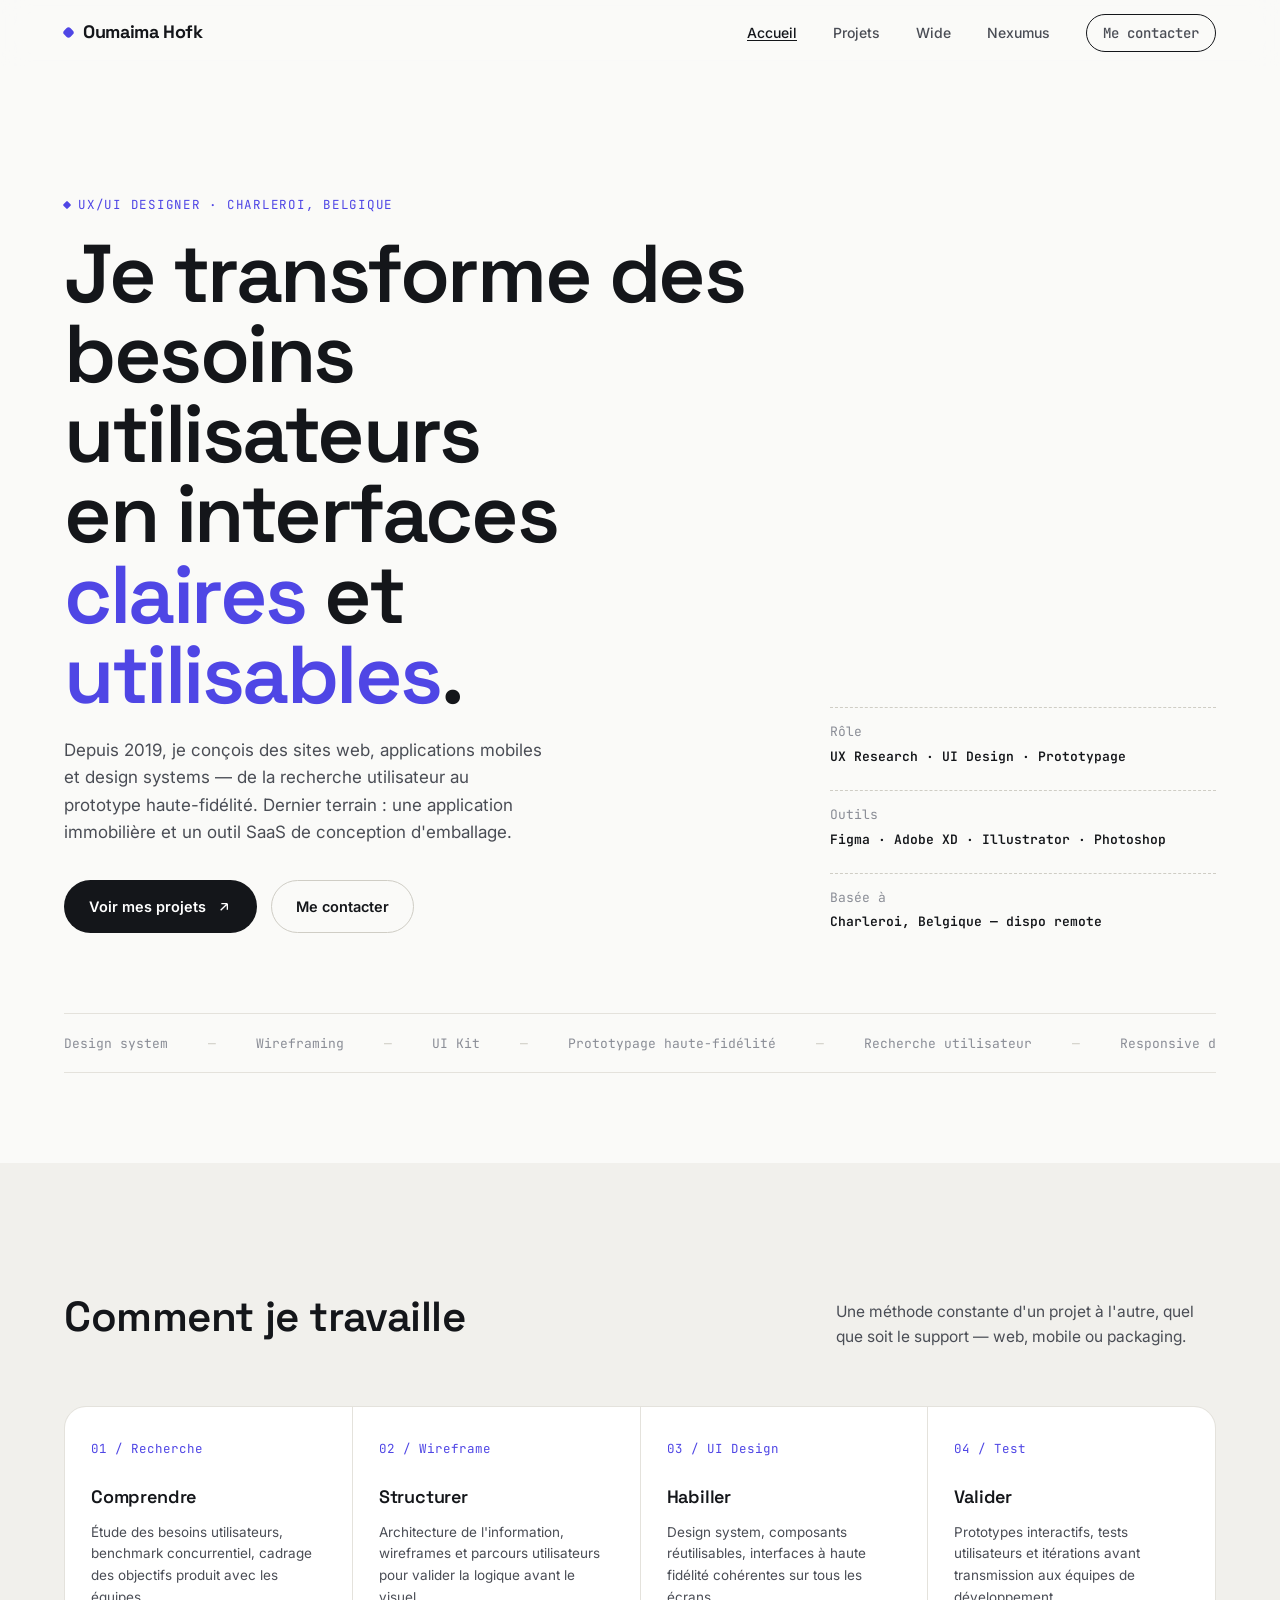
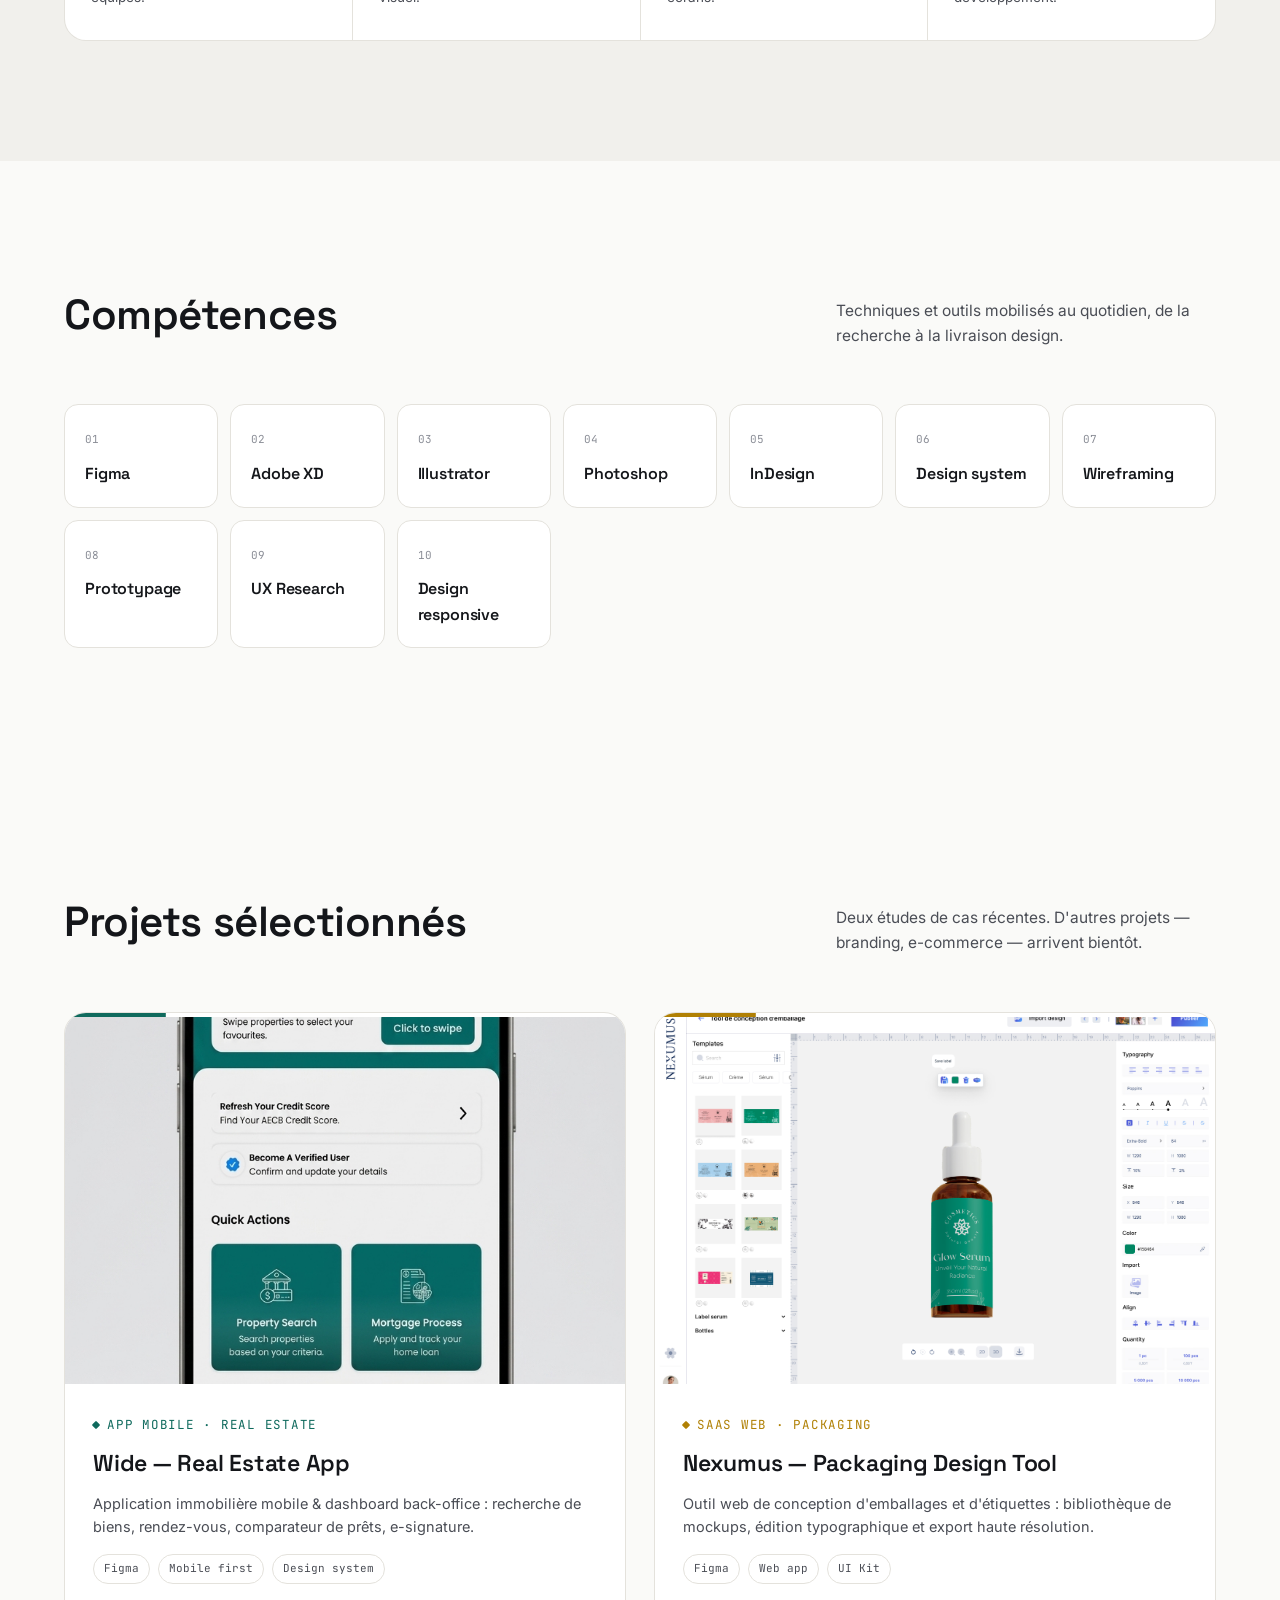
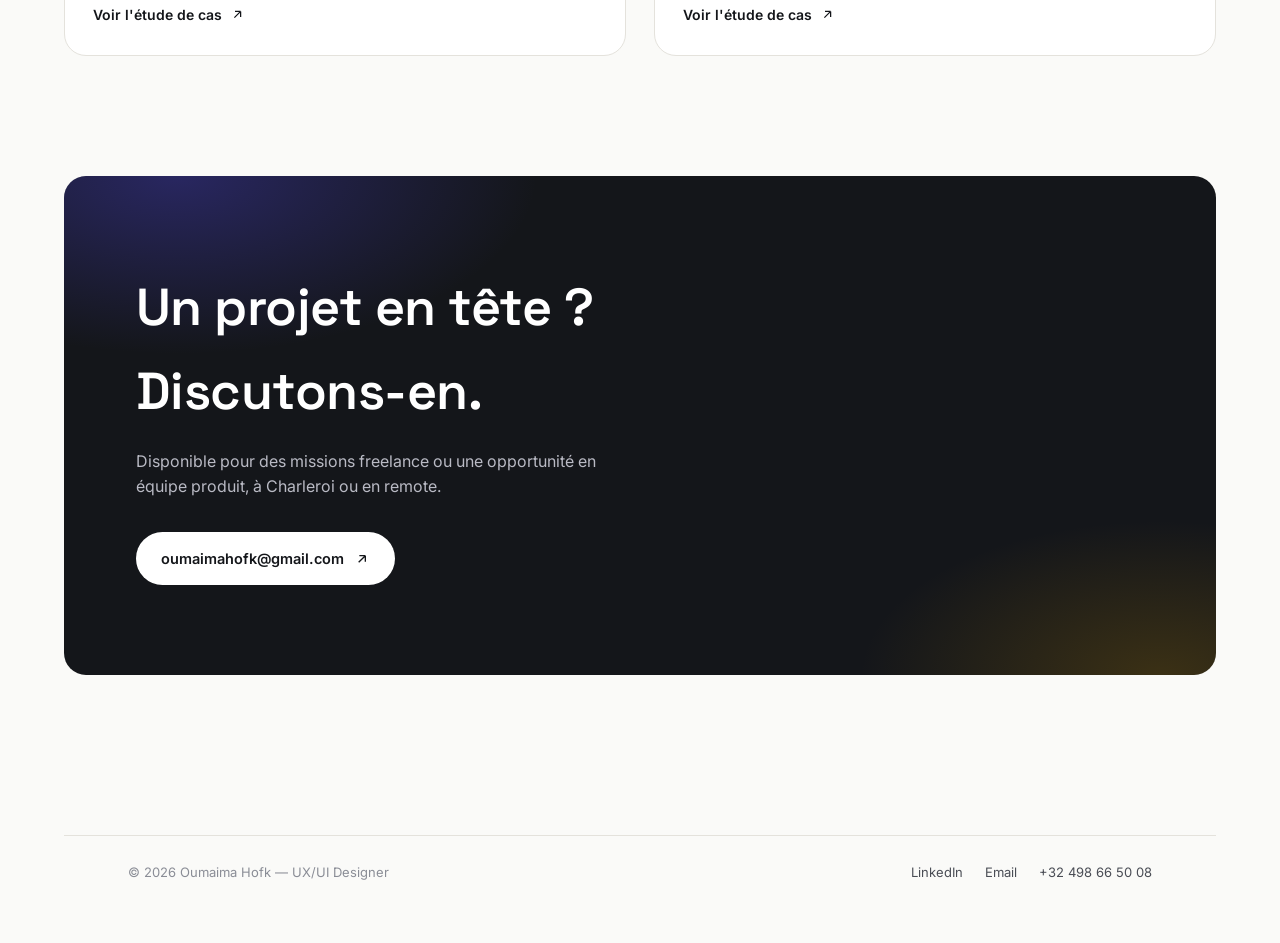
==== index.html @ dccc3135 "Add files via upload" ====
<!DOCTYPE html>
<html lang="fr">
<head>
<meta charset="UTF-8">
<meta name="viewport" content="width=device-width, initial-scale=1.0">
<title>Oumaima Hofk — UX/UI Designer</title>
<meta name="description" content="Oumaima Hofk, UX/UI Designer basée à Charleroi. Interfaces web & mobile, design systems, prototypage.">
<link rel="preconnect" href="https://fonts.googleapis.com">
<link rel="stylesheet" href="css/style.css">
</head>
<body>

<nav class="site-nav">
  <a href="index.html" class="brand"><span class="dot"></span>Oumaima Hofk</a>
  <ul class="nav-links">
    <li><a href="index.html" class="is-active">Accueil</a></li>
    <li><a href="projets.html">Projets</a></li>
    <li><a href="etude-cas-wide.html">Wide</a></li>
    <li><a href="etude-cas-nexumus.html">Nexumus</a></li>
    <li><a href="mailto:oumaimahofk@gmail.com" class="nav-cta">Me contacter</a></li>
  </ul>
  <button class="nav-toggle" aria-label="Ouvrir le menu"><span></span><span></span><span></span></button>
</nav>

<!-- ============ HERO ============ -->
<header class="hero">
  <div class="hero-grid">
    <div class="reveal-stagger">
      <span class="eyebrow">UX/UI Designer · Charleroi, Belgique</span>
      <h1 style="margin-top:18px;">Je transforme des besoins utilisateurs<br>en interfaces <em>claires</em> et <em>utilisables</em>.</h1>
      <p class="hero-sub">Depuis 2019, je conçois des sites web, applications mobiles et design systems — de la recherche utilisateur au prototype haute-fidélité. Dernier terrain : une application immobilière et un outil SaaS de conception d'emballage.</p>
      <div class="hero-actions">
        <a href="projets.html" class="btn btn-primary">
          Voir mes projets
          <svg viewBox="0 0 24 24" fill="none" stroke="currentColor" stroke-width="2"><path d="M7 17L17 7M17 7H8M17 7V16"/></svg>
        </a>
        <a href="mailto:oumaimahofk@gmail.com" class="btn btn-outline">Me contacter</a>
      </div>
    </div>
    <div class="hero-meta reveal" style="transition-delay:.2s;">
      <div class="role">
        <div>Rôle</div>
        <div style="color:var(--ink); font-weight:600; margin-top:4px;">UX Research · UI Design · Prototypage</div>
      </div>
      <div class="role">
        <div>Outils</div>
        <div style="color:var(--ink); font-weight:600; margin-top:4px;">Figma · Adobe XD · Illustrator · Photoshop</div>
      </div>
      <div class="role">
        <div>Basée à</div>
        <div style="color:var(--ink); font-weight:600; margin-top:4px;">Charleroi, Belgique — dispo remote</div>
      </div>
    </div>
  </div>

  <div class="marquee reveal">
    <div class="marquee-track">
      <span>Design system</span><span>Wireframing</span><span>UI Kit</span><span>Prototypage haute-fidélité</span>
      <span>Recherche utilisateur</span><span>Responsive design</span><span>Handoff développeurs</span>
      <span>Design system</span><span>Wireframing</span><span>UI Kit</span><span>Prototypage haute-fidélité</span>
      <span>Recherche utilisateur</span><span>Responsive design</span><span>Handoff développeurs</span>
    </div>
  </div>
</header>

<!-- ============ PROCESS ============ -->
<section class="process">
  <div class="wrap section">
    <div class="section-head reveal">
      <h2>Comment je travaille</h2>
      <p class="lede">Une méthode constante d'un projet à l'autre, quel que soit le support — web, mobile ou packaging.</p>
    </div>
    <div class="process-grid reveal">
      <div class="process-step">
        <span class="num">01 / Recherche</span>
        <div>
          <h3>Comprendre</h3>
          <p>Étude des besoins utilisateurs, benchmark concurrentiel, cadrage des objectifs produit avec les équipes.</p>
        </div>
      </div>
      <div class="process-step">
        <span class="num">02 / Wireframe</span>
        <div>
          <h3>Structurer</h3>
          <p>Architecture de l'information, wireframes et parcours utilisateurs pour valider la logique avant le visuel.</p>
        </div>
      </div>
      <div class="process-step">
        <span class="num">03 / UI Design</span>
        <div>
          <h3>Habiller</h3>
          <p>Design system, composants réutilisables, interfaces à haute fidélité cohérentes sur tous les écrans.</p>
        </div>
      </div>
      <div class="process-step">
        <span class="num">04 / Test</span>
        <div>
          <h3>Valider</h3>
          <p>Prototypes interactifs, tests utilisateurs et itérations avant transmission aux équipes de développement.</p>
        </div>
      </div>
    </div>
  </div>
</section>

<!-- ============ SKILLS ============ -->
<section class="wrap section">
  <div class="section-head reveal">
    <h2>Compétences</h2>
    <p class="lede">Techniques et outils mobilisés au quotidien, de la recherche à la livraison design.</p>
  </div>
  <div class="skills-grid reveal-stagger">
    <div class="skill-card"><span class="tag">01</span><h4>Figma</h4></div>
    <div class="skill-card"><span class="tag">02</span><h4>Adobe XD</h4></div>
    <div class="skill-card"><span class="tag">03</span><h4>Illustrator</h4></div>
    <div class="skill-card"><span class="tag">04</span><h4>Photoshop</h4></div>
    <div class="skill-card"><span class="tag">05</span><h4>InDesign</h4></div>
    <div class="skill-card"><span class="tag">06</span><h4>Design system</h4></div>
    <div class="skill-card"><span class="tag">07</span><h4>Wireframing</h4></div>
    <div class="skill-card"><span class="tag">08</span><h4>Prototypage</h4></div>
    <div class="skill-card"><span class="tag">09</span><h4>UX Research</h4></div>
    <div class="skill-card"><span class="tag">10</span><h4>Design responsive</h4></div>
  </div>
</section>

<!-- ============ SELECTED WORK ============ -->
<section class="wrap section">
  <div class="section-head reveal">
    <h2>Projets sélectionnés</h2>
    <p class="lede">Deux études de cas récentes. D'autres projets — branding, e-commerce — arrivent bientôt.</p>
  </div>

  <div class="work-grid reveal-stagger">
    <a href="etude-cas-wide.html" class="project-card tk-wide">
      <div class="bar"></div>
      <div class="project-thumb"><img src="images/wide-01-home.png" alt="Écran d'accueil de l'application immobilière Wide" loading="lazy"></div>
      <div class="project-body">
        <span class="eyebrow">App mobile · Real estate</span>
        <h3>Wide — Real Estate App</h3>
        <p>Application immobilière mobile & dashboard back-office : recherche de biens, rendez-vous, comparateur de prêts, e-signature.</p>
        <div class="project-tags"><span>Figma</span><span>Mobile first</span><span>Design system</span></div>
        <span class="project-link">Voir l'étude de cas <svg viewBox="0 0 24 24" fill="none" stroke="currentColor" stroke-width="2"><path d="M7 17L17 7M17 7H8M17 7V16"/></svg></span>
      </div>
    </a>

    <a href="etude-cas-nexumus.html" class="project-card tk-nexumus">
      <div class="bar"></div>
      <div class="project-thumb"><img src="images/nexumus-06-serum-3d.jpg" alt="Aperçu 3D d'un flacon dans l'outil Nexumus" loading="lazy"></div>
      <div class="project-body">
        <span class="eyebrow">SaaS web · Packaging</span>
        <h3>Nexumus — Packaging Design Tool</h3>
        <p>Outil web de conception d'emballages et d'étiquettes : bibliothèque de mockups, édition typographique et export haute résolution.</p>
        <div class="project-tags"><span>Figma</span><span>Web app</span><span>UI Kit</span></div>
        <span class="project-link">Voir l'étude de cas <svg viewBox="0 0 24 24" fill="none" stroke="currentColor" stroke-width="2"><path d="M7 17L17 7M17 7H8M17 7V16"/></svg></span>
      </div>
    </a>
  </div>
</section>

<!-- ============ CONTACT ============ -->
<section class="wrap section" style="padding-top:0;">
  <div class="contact-cta reveal">
    <h2>Un projet en tête ?<br>Discutons-en.</h2>
    <p class="lede">Disponible pour des missions freelance ou une opportunité en équipe produit, à Charleroi ou en remote.</p>
    <a href="mailto:oumaimahofk@gmail.com" class="btn btn-primary">
      oumaimahofk@gmail.com
      <svg viewBox="0 0 24 24" fill="none" stroke="currentColor" stroke-width="2"><path d="M7 17L17 7M17 7H8M17 7V16"/></svg>
    </a>
  </div>
</section>

<footer class="site-footer">
  <div class="wrap footer-grid">
    <p>© 2026 Oumaima Hofk — UX/UI Designer</p>
    <div class="footer-links">
      <a href="https://linkedin.com/in/oumaimahofk" target="_blank" rel="noopener">LinkedIn</a>
      <a href="mailto:oumaimahofk@gmail.com">Email</a>
      <a href="tel:+32498665008">+32 498 66 50 08</a>
    </div>
  </div>
</footer>

<script src="js/main.js"></script>
</body>
</html>
---- css/style.css ----
/* ==========================================================================
   OUMAIMA HOFK — UX/UI DESIGNER PORTFOLIO
   Design system: neutral canvas + per-project accent tokens
   ========================================================================== */

@import url('https://fonts.googleapis.com/css2?family=Space+Grotesk:wght@400;500;600;700&family=Inter:wght@400;500;600;700&family=JetBrains+Mono:wght@400;500;600&display=swap');

:root{
  /* ---- Canvas (global neutrals) ---- */
  --bg:            #FAFAF8;
  --surface:       #FFFFFF;
  --surface-2:     #F1F0EC;
  --ink:           #14161A;
  --ink-soft:      #4A4D55;
  --muted:         #8A8D96;
  --line:          #E4E2DC;
  --line-strong:   #CFCDC5;

  /* ---- Global brand accent (site chrome) ---- */
  --accent:        #4F46E5;
  --accent-ink:    #FFFFFF;
  --accent-soft:   #EEEDFC;

  /* ---- Per-project tokens (overridden per page/section) ---- */
  --proj-accent:   var(--accent);
  --proj-soft:     var(--accent-soft);

  /* ---- Type ---- */
  --font-display: 'Space Grotesk', sans-serif;
  --font-body:    'Inter', sans-serif;
  --font-mono:    'JetBrains Mono', monospace;

  /* ---- Rhythm ---- */
  --radius-sm: 8px;
  --radius-md: 14px;
  --radius-lg: 22px;
  --gutter: clamp(20px, 5vw, 64px);
  --maxw: 1280px;

  --ease: cubic-bezier(.22,1,.36,1);
}

/* Project accent tokens, applied via class on <body> or a section wrapper */
.tk-nexumus{ --proj-accent:#B08005; --proj-soft:#F6ECD3; }
.tk-wide{    --proj-accent:#0F6A5D; --proj-soft:#DEEFEC; }

/* ==========================================================================
   RESET
   ========================================================================== */
*,*::before,*::after{ box-sizing:border-box; }
html{ scroll-behavior:smooth; }
body{
  margin:0;
  background:var(--bg);
  color:var(--ink);
  font-family:var(--font-body);
  font-size:16px;
  line-height:1.6;
  -webkit-font-smoothing:antialiased;
  overflow-x:hidden;
}
img{ max-width:100%; display:block; }
a{ color:inherit; text-decoration:none; }
ul{ list-style:none; margin:0; padding:0; }
button{ font:inherit; cursor:pointer; }
h1,h2,h3,h4{ font-family:var(--font-display); margin:0; font-weight:600; letter-spacing:-0.01em; }
p{ margin:0; }

@media (prefers-reduced-motion: reduce){
  *,*::before,*::after{
    animation-duration:0.001ms !important;
    animation-iteration-count:1 !important;
    transition-duration:0.001ms !important;
    scroll-behavior:auto !important;
  }
}

::selection{ background:var(--accent); color:#fff; }

/* focus visibility */
a:focus-visible, button:focus-visible, .btn:focus-visible{
  outline:2px solid var(--accent);
  outline-offset:3px;
  border-radius:4px;
}

/* ==========================================================================
   UTILITIES
   ========================================================================== */
.wrap{ max-width:var(--maxw); margin-inline:auto; padding-inline:var(--gutter); }
.eyebrow{
  font-family:var(--font-mono);
  font-size:12.5px;
  letter-spacing:0.06em;
  text-transform:uppercase;
  color:var(--proj-accent);
  display:inline-flex;
  align-items:center;
  gap:8px;
}
.eyebrow::before{
  content:"";
  width:6px; height:6px;
  background:var(--proj-accent);
  border-radius:1px;
  transform:rotate(45deg);
  flex:none;
}
.section{ padding-block:clamp(64px,10vw,120px); }
.section-head{
  display:flex; align-items:flex-end; justify-content:space-between;
  gap:24px; margin-bottom:clamp(32px,5vw,56px); flex-wrap:wrap;
}
.section-head h2{ font-size:clamp(28px,4vw,42px); }
.section-head .lede{ color:var(--ink-soft); max-width:38ch; font-size:15.5px; }

/* reveal-on-scroll */
.reveal{ opacity:0; transform:translateY(28px); transition:opacity .8s var(--ease), transform .8s var(--ease); }
.reveal.is-visible{ opacity:1; transform:translateY(0); }
.reveal-stagger > *{ opacity:0; transform:translateY(24px); transition:opacity .7s var(--ease), transform .7s var(--ease); }
.reveal-stagger.is-visible > *{ opacity:1; transform:translateY(0); }
.reveal-stagger.is-visible > *:nth-child(1){ transition-delay:.03s; }
.reveal-stagger.is-visible > *:nth-child(2){ transition-delay:.10s; }
.reveal-stagger.is-visible > *:nth-child(3){ transition-delay:.17s; }
.reveal-stagger.is-visible > *:nth-child(4){ transition-delay:.24s; }
.reveal-stagger.is-visible > *:nth-child(5){ transition-delay:.31s; }
.reveal-stagger.is-visible > *:nth-child(6){ transition-delay:.38s; }

/* buttons */
.btn{
  display:inline-flex; align-items:center; gap:10px;
  padding:14px 24px;
  border-radius:999px;
  font-family:var(--font-body); font-weight:600; font-size:14.5px;
  border:1px solid transparent;
  transition:transform .35s var(--ease), background .35s var(--ease), color .35s var(--ease), border-color .35s var(--ease), box-shadow .35s var(--ease);
  position:relative; overflow:hidden;
}
.btn-primary{ background:var(--ink); color:#fff; }
.btn-primary:hover{ transform:translateY(-2px); box-shadow:0 10px 24px -8px rgba(20,22,26,.4); }
.btn-outline{ background:transparent; color:var(--ink); border-color:var(--line-strong); }
.btn-outline:hover{ border-color:var(--ink); transform:translateY(-2px); }
.btn-accent{ background:var(--proj-accent); color:#fff; }
.btn-accent:hover{ transform:translateY(-2px); filter:brightness(1.06); box-shadow:0 10px 24px -8px color-mix(in srgb, var(--proj-accent) 60%, transparent); }
.btn svg{ width:16px; height:16px; transition:transform .35s var(--ease); }
.btn:hover svg{ transform:translate(3px,-3px); }

/* spec chip — signature UI motif, mimics a Figma inspect token */
.spec-strip{
  display:flex; flex-wrap:wrap; gap:10px;
}
.spec-chip{
  display:flex; align-items:center; gap:8px;
  font-family:var(--font-mono); font-size:12.5px;
  border:1px dashed var(--line-strong);
  border-radius:999px;
  padding:8px 14px;
  color:var(--ink-soft);
  background:var(--surface);
}
.spec-chip b{ color:var(--ink); font-weight:600; }
.spec-chip .swatch{
  width:10px; height:10px; border-radius:3px;
  background:var(--proj-accent);
  flex:none;
}

/* ==========================================================================
   NAV
   ========================================================================== */
.site-nav{
  position:fixed; top:0; left:0; right:0; z-index:100;
  padding:18px var(--gutter);
  display:flex; align-items:center; justify-content:space-between;
  background:rgba(250,250,248,0.7);
  backdrop-filter:blur(14px);
  -webkit-backdrop-filter:blur(14px);
  border-bottom:1px solid transparent;
  transition:border-color .4s var(--ease), background .4s var(--ease), padding .4s var(--ease);
}
.site-nav.is-scrolled{
  border-bottom-color:var(--line);
  padding-block:12px;
}
.brand{
  font-family:var(--font-display); font-weight:700; font-size:18px;
  display:flex; align-items:center; gap:10px; letter-spacing:-0.02em;
}
.brand .dot{
  width:9px; height:9px; border-radius:3px; background:var(--accent);
  transform:rotate(45deg);
  animation:pulseDot 3.2s ease-in-out infinite;
}
@keyframes pulseDot{ 0%,100%{ transform:rotate(45deg) scale(1);} 50%{ transform:rotate(45deg) scale(1.35);} }

.nav-links{ display:flex; gap:clamp(18px,3vw,36px); align-items:center; }
.nav-links a{
  font-size:14px; font-weight:500; color:var(--ink-soft);
  position:relative;
}
.nav-links a::after{
  content:"";
  position:absolute; left:0; bottom:0; height:1px; width:100%;
  background:var(--ink);
  transform:scaleX(0); transform-origin:right;
  transition:transform .4s var(--ease);
}
.nav-links a:not(.nav-cta):hover{ color:var(--ink);}
.nav-links a:not(.nav-cta):hover::after{ transform:scaleX(1); transform-origin:left; }
.nav-links a.is-active{ color:var(--ink); }
.nav-links a.is-active::after{ transform:scaleX(1); }
.nav-cta{
  font-family:var(--font-mono); font-size:12.5px;
  border:1px solid var(--ink); border-radius:999px;
  padding:9px 16px;
  text-decoration: none;
  transition:background .35s var(--ease), color .35s var(--ease);
}
.nav-cta:hover{ 
  background:black;
  color:white; 
}

.nav-toggle{ display:none; }

/* ==========================================================================
   HERO (home)
   ========================================================================== */
.hero{
  padding:clamp(140px,20vw,190px) var(--gutter) clamp(60px,8vw,90px);
  position:relative;
}
.hero-grid{
  display:grid; grid-template-columns:1.3fr .7fr; gap:48px; align-items:end;
  max-width:var(--maxw); margin-inline:auto;
}
.hero h1{
  font-size:clamp(40px,6.4vw,84px);
  line-height:0.98;
  letter-spacing:-0.03em;
}
.hero h1 em{
  font-style:normal; color:var(--accent); position:relative;
}
.hero-sub{
  color:var(--ink-soft); font-size:17px; max-width:44ch; margin-top:22px;
}
.hero-meta{ display:flex; flex-direction:column; gap:22px; }
.hero-meta .role{
  font-family:var(--font-mono); font-size:13px; color:var(--muted);
  border-top:1px dashed var(--line-strong); padding-top:14px;
}
.hero-actions{ display:flex; gap:14px; margin-top:34px; flex-wrap:wrap; }

.marquee{
  border-top:1px solid var(--line); border-bottom:1px solid var(--line);
  padding-block:16px; margin-top:clamp(50px,8vw,80px);
  overflow:hidden; white-space:nowrap;
}
.marquee-track{
  display:inline-flex; gap:40px; animation:scrollX 28s linear infinite;
}
.marquee:hover .marquee-track{ animation-play-state:paused; }
.marquee span{
  font-family:var(--font-mono); font-size:13px; color:var(--muted);
  display:inline-flex; align-items:center; gap:40px;
}
.marquee span::after{ content:"—"; color:var(--line-strong); }
@keyframes scrollX{ from{ transform:translateX(0);} to{ transform:translateX(-50%);} }

/* ==========================================================================
   PROCESS STRIP
   ========================================================================== */
.process{ background:var(--surface-2); }
.process-grid{
  display:grid; grid-template-columns:repeat(4,1fr); gap:1px;
  background:var(--line); border:1px solid var(--line); border-radius:var(--radius-lg);
  overflow:hidden;
}
.process-step{
  background:var(--surface); padding:32px 26px; min-height:200px;
  display:flex; flex-direction:column; justify-content:space-between;
  transition:background .4s var(--ease);
}
.process-step:hover{ background:var(--accent-soft); }
.process-step .num{ font-family:var(--font-mono); font-size:12.5px; color:var(--accent); }
.process-step h3{ font-size:18px; margin-top:24px; }
.process-step p{ font-size:13.5px; color:var(--ink-soft); margin-top:10px; }

/* ==========================================================================
   SKILLS TOKEN GRID
   ========================================================================== */
.skills-grid{
  display:grid; grid-template-columns:repeat(auto-fit,minmax(150px,1fr)); gap:12px;
}
.skill-card{
  border:1px solid var(--line); border-radius:var(--radius-md);
  padding:20px; background:var(--surface);
  transition:transform .35s var(--ease), border-color .35s var(--ease), box-shadow .35s var(--ease);
}
.skill-card:hover{ transform:translateY(-4px); border-color:var(--accent); box-shadow:0 14px 30px -18px rgba(79,70,229,.5); }
.skill-card .tag{ font-family:var(--font-mono); font-size:11px; color:var(--muted); }
.skill-card h4{ font-size:16px; margin-top:10px; }

/* ==========================================================================
   PROJECT CARDS
   ========================================================================== */
.work-grid{
  display:grid; grid-template-columns:repeat(2,1fr); gap:28px;
}
.project-card{
  position:relative;
  border:1px solid var(--line);
  border-radius:var(--radius-lg);
  background:var(--surface);
  overflow:hidden;
  transition:transform .5s var(--ease), box-shadow .5s var(--ease), border-color .5s var(--ease);
}
.project-card:hover{
  transform:translateY(-8px);
  box-shadow:0 30px 60px -30px rgba(20,22,26,.28);
  border-color:var(--proj-accent);
}
.project-card .bar{
  height:4px; background:var(--proj-accent);
  transform:scaleX(.18); transform-origin:left;
  transition:transform .6s var(--ease);
}
.project-card:hover .bar{ transform:scaleX(1); }
.project-thumb{
  aspect-ratio:16/10.5; overflow:hidden; background:var(--surface-2);
  position:relative;
}
.project-thumb img{
  width:100%; height:100%; object-fit:cover;
  transition:transform .8s var(--ease);
}
.project-card:hover .project-thumb img{ transform:scale(1.045); }
.project-body{ padding:26px 28px 28px; }
.project-body .eyebrow{ margin-bottom:10px; }
.project-body h3{ font-size:23px; }
.project-body p{ color:var(--ink-soft); font-size:14.5px; margin-top:10px; }
.project-tags{ display:flex; gap:8px; margin-top:16px; flex-wrap:wrap; }
.project-tags span{
  font-family:var(--font-mono); font-size:11px; color:var(--ink-soft);
  border:1px solid var(--line); border-radius:999px; padding:5px 10px;
}
.project-link{
  margin-top:20px; display:inline-flex; align-items:center; gap:8px;
  font-weight:600; font-size:14px; color:var(--ink);
}
.project-link svg{ width:15px; height:15px; transition:transform .4s var(--ease); }
.project-card:hover .project-link svg{ transform:translate(4px,-4px); }

/* placeholder / future project card */
.project-card.is-placeholder{
  display:flex; align-items:center; justify-content:center; text-align:center;
  border-style:dashed; min-height:100%; padding:40px;
}
.project-card.is-placeholder .ph-inner{ max-width:280px; }
.project-card.is-placeholder .swatch-row{ display:flex; gap:6px; justify-content:center; margin-bottom:18px; }
.project-card.is-placeholder .swatch-row i{
  width:14px; height:14px; border-radius:4px; display:block;
  border:1px dashed var(--line-strong);
}
.project-card.is-placeholder h4{ font-family:var(--font-mono); font-size:13px; color:var(--muted); font-weight:500; }
.project-card.is-placeholder p{ font-size:13px; color:var(--muted); margin-top:8px; }

/* ==========================================================================
   FOOTER / CONTACT
   ========================================================================== */
.contact-cta{
  background:var(--ink); color:#fff; border-radius:var(--radius-lg);
  padding:clamp(48px,8vw,90px) clamp(28px,6vw,72px);
  position:relative; overflow:hidden;
}
.contact-cta::before{
  content:""; position:absolute; inset:-2px;
  background:
    radial-gradient(600px 300px at 10% 0%, rgba(79,70,229,.35), transparent 60%),
    radial-gradient(500px 260px at 95% 100%, rgba(176,128,5,.25), transparent 60%);
  pointer-events:none;
}
.contact-cta h2{ font-size:clamp(30px,5vw,52px); position:relative; max-width:16ch; }
.contact-cta .lede{ color:#B9BAC4; margin-top:16px; max-width:46ch; position:relative; font-size:16px; }
.contact-cta .btn-primary{ background:#fff; color:var(--ink); margin-top:32px; position:relative; }
.contact-cta .btn-primary:hover{ box-shadow:0 10px 26px -10px rgba(255,255,255,.35); }

.site-footer{ padding:40px var(--gutter) 60px; }
.footer-grid{
  display:flex; justify-content:space-between; align-items:center;
  padding-top:26px; border-top:1px solid var(--line);
  flex-wrap:wrap; gap:16px;
}
.footer-grid p{ font-size:13px; color:var(--muted); }
.footer-links{ display:flex; gap:22px; }
.footer-links a{ font-size:13px; color:var(--ink-soft); }
.footer-links a:hover{ color:var(--ink); }

/* ==========================================================================
   PROJETS PAGE — filters
   ========================================================================== */
.page-header{
  padding:clamp(130px,16vw,170px) var(--gutter) clamp(30px,5vw,50px);
}
.page-header h1{ font-size:clamp(34px,6vw,64px); letter-spacing:-0.02em; max-width:16ch; }
.page-header .lede{ color:var(--ink-soft); font-size:16px; max-width:52ch; margin-top:16px; }

.filters{
  display:flex; gap:10px; flex-wrap:wrap; margin-top:34px;
}
.filter-btn{
  font-family:var(--font-mono); font-size:12.5px;
  padding:9px 16px; border-radius:999px; border:1px solid var(--line-strong);
  background:transparent; color:var(--ink-soft);
  transition:background .35s var(--ease), color .35s var(--ease), border-color .35s var(--ease);
}
.filter-btn:hover{ border-color:var(--ink); color:var(--ink); }
.filter-btn.is-active{ background:var(--ink); color:#fff; border-color:var(--ink); }

.grid-page{
  display:grid; grid-template-columns:repeat(2,1fr); gap:28px;
  padding:20px var(--gutter) 100px; max-width:var(--maxw); margin-inline:auto;
}
.grid-page .project-card{ transition:transform .5s var(--ease), box-shadow .5s var(--ease), border-color .5s var(--ease), opacity .4s ease; }
.grid-page .project-card.is-hidden{ display:none; }

/* ==========================================================================
   CASE STUDY PAGES
   ========================================================================== */
.cs-hero{
  padding:clamp(140px,18vw,180px) var(--gutter) clamp(50px,8vw,80px);
  background:
    radial-gradient(900px 420px at 85% -10%, var(--proj-soft), transparent 65%);
}
.cs-hero .wrap{ max-width:var(--maxw); }
.cs-kicker{ display:flex; align-items:center; gap:12px; margin-bottom:22px; }
.cs-title{ font-size:clamp(38px,7vw,76px); letter-spacing:-0.03em; max-width:18ch; }
.cs-lede{ font-size:17px; color:var(--ink-soft); max-width:60ch; margin-top:20px; }

.cs-meta{
  margin-top:44px; display:grid; grid-template-columns:repeat(4,1fr); gap:1px;
  background:var(--line); border:1px solid var(--line); border-radius:var(--radius-md); overflow:hidden;
}
.cs-meta div{ background:var(--surface); padding:18px 20px; }
.cs-meta .k{ font-family:var(--font-mono); font-size:11px; color:var(--muted); text-transform:uppercase; letter-spacing:.05em; }
.cs-meta .v{ margin-top:8px; font-weight:600; font-size:14.5px; }

.cs-cover{
  margin-top:56px; border-radius:var(--radius-lg); overflow:hidden;
  border:1px solid var(--line);
}
.cs-cover img{ width:100%; display:block; }

.cs-section{ padding-block:clamp(56px,8vw,96px); }
.cs-2col{ display:grid; grid-template-columns:0.85fr 1.15fr; gap:56px; align-items:start; }
.cs-2col h2{ font-size:clamp(26px,3.6vw,36px); }
.cs-2col .num{ font-family:var(--font-mono); color:var(--proj-accent); font-size:13px; margin-bottom:14px; display:block; }
.cs-2col p{ color:var(--ink-soft); font-size:15.5px; }
.cs-2col ul{ margin-top:18px; display:flex; flex-direction:column; gap:12px; }
.cs-2col li{
  font-size:14.5px; color:var(--ink-soft); padding-left:22px; position:relative;
}
.cs-2col li::before{
  content:""; position:absolute; left:0; top:7px; width:9px; height:9px;
  border:1.5px solid var(--proj-accent); border-radius:2px; transform:rotate(45deg);
}

.cs-gallery{
  display:grid; grid-template-columns:repeat(3,1fr); gap:20px;
}
.cs-gallery figure{
  margin:0; border-radius:var(--radius-md); overflow:hidden; border:1px solid var(--line);
  background:var(--surface-2);
}
.cs-gallery figure img{ transition:transform .7s var(--ease); }
.cs-gallery figure:hover img{ transform:scale(1.05); }
.cs-gallery figcaption{
  font-family:var(--font-mono); font-size:11.5px; color:var(--muted);
  padding:10px 14px; border-top:1px solid var(--line);
}
.cs-gallery .span-2{ grid-column:span 2; }
.cs-gallery .span-3{ grid-column:span 3; }

.cs-wide-shot{
  border-radius:var(--radius-lg); overflow:hidden; border:1px solid var(--line);
  background:var(--surface-2);
}

.cs-outcome{
  display:grid; grid-template-columns:repeat(3,1fr); gap:24px;
}
.outcome-card{
  border:1px solid var(--line); border-radius:var(--radius-md); padding:26px;
  background:var(--surface);
}
.outcome-card .big{ font-family:var(--font-display); font-size:38px; color:var(--proj-accent); }
.outcome-card p{ margin-top:10px; font-size:14px; color:var(--ink-soft); }

.cs-next{
  border-top:1px solid var(--line); padding-block:50px;
  display:flex; justify-content:space-between; align-items:center; flex-wrap:wrap; gap:20px;
}
.cs-next .label{ font-family:var(--font-mono); font-size:12px; color:var(--muted); }
.cs-next h3{ font-size:26px; margin-top:8px; }
.cs-next a{ display:flex; align-items:center; gap:16px; }
.cs-next .arrow{
  width:46px; height:46px; border-radius:50%; border:1px solid var(--line-strong);
  display:flex; align-items:center; justify-content:center; transition:all .4s var(--ease);
}
.cs-next a:hover .arrow{ background:var(--ink); border-color:var(--ink); }
.cs-next a:hover .arrow svg{ stroke:#fff; transform:translate(3px,-3px); }
.cs-next .arrow svg{ width:18px; height:18px; transition:transform .4s var(--ease); }

/* mobile app collage for wide case study */
.phone-collage{
  display:grid; grid-template-columns:repeat(4,1fr); gap:20px;
}
.phone-collage img{
  border-radius:16px; border:1px solid var(--line); background:var(--surface-2);
  transition:transform .5s var(--ease);
}
.phone-collage img:hover{ transform:translateY(-6px); }

/* ==========================================================================
   RESPONSIVE
   ========================================================================== */
@media (max-width:980px){
  .hero-grid{ grid-template-columns:1fr; gap:24px; }
  .process-grid{ grid-template-columns:repeat(2,1fr); }
  .work-grid, .grid-page{ grid-template-columns:1fr; }
  .cs-2col{ grid-template-columns:1fr; gap:28px; }
  .cs-gallery{ grid-template-columns:repeat(2,1fr); }
  .cs-gallery .span-3{ grid-column:span 2; }
  .cs-meta{ grid-template-columns:repeat(2,1fr); }
  .cs-outcome{ grid-template-columns:1fr; }
  .phone-collage{ grid-template-columns:repeat(2,1fr); }
}
@media (max-width:720px){
  .nav-links{
    position:fixed; inset:0 0 0 auto; width:min(78vw,320px); height:100vh;
    background:var(--surface); flex-direction:column; align-items:flex-start;
    padding:100px 28px 28px; gap:26px;
    transform:translateX(100%); transition:transform .5s var(--ease);
    box-shadow:-20px 0 60px -30px rgba(0,0,0,.3);
  }
  .nav-links.is-open{ transform:translateX(0); }
  .nav-links a{ font-size:18px; }
  .nav-toggle{
    display:flex; flex-direction:column; gap:5px; background:none; border:none;
    width:32px; height:22px; justify-content:center; z-index:110;
  }
  .nav-toggle span{ height:2px; background:var(--ink); border-radius:2px; transition:transform .3s var(--ease), opacity .3s var(--ease); }
  .nav-toggle.is-open span:nth-child(1){ transform:translateY(6.5px) rotate(45deg); }
  .nav-toggle.is-open span:nth-child(2){ opacity:0; }
  .nav-toggle.is-open span:nth-child(3){ transform:translateY(-6.5px) rotate(-45deg); }
  .cs-gallery{ grid-template-columns:1fr; }
  .cs-gallery .span-2, .cs-gallery .span-3{ grid-column:span 1; }
  .phone-collage{ grid-template-columns:1fr 1fr; }
}
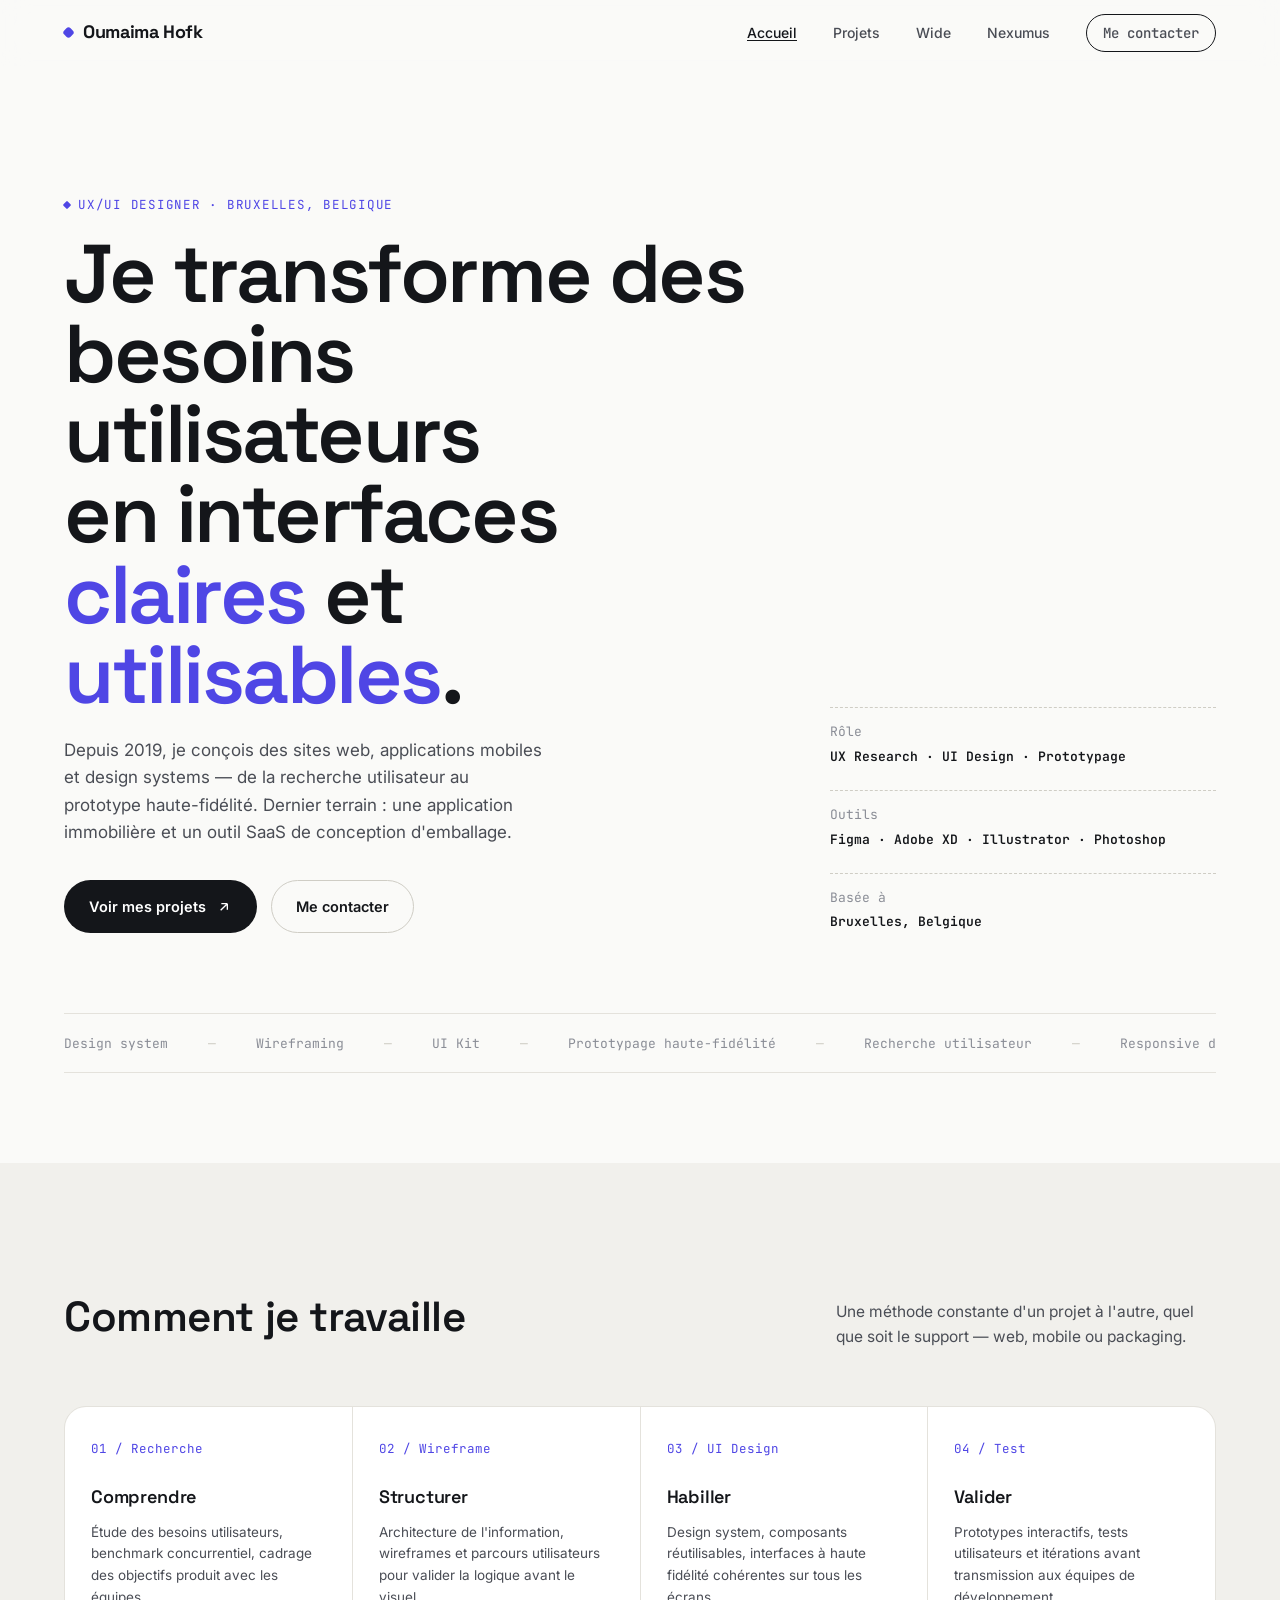
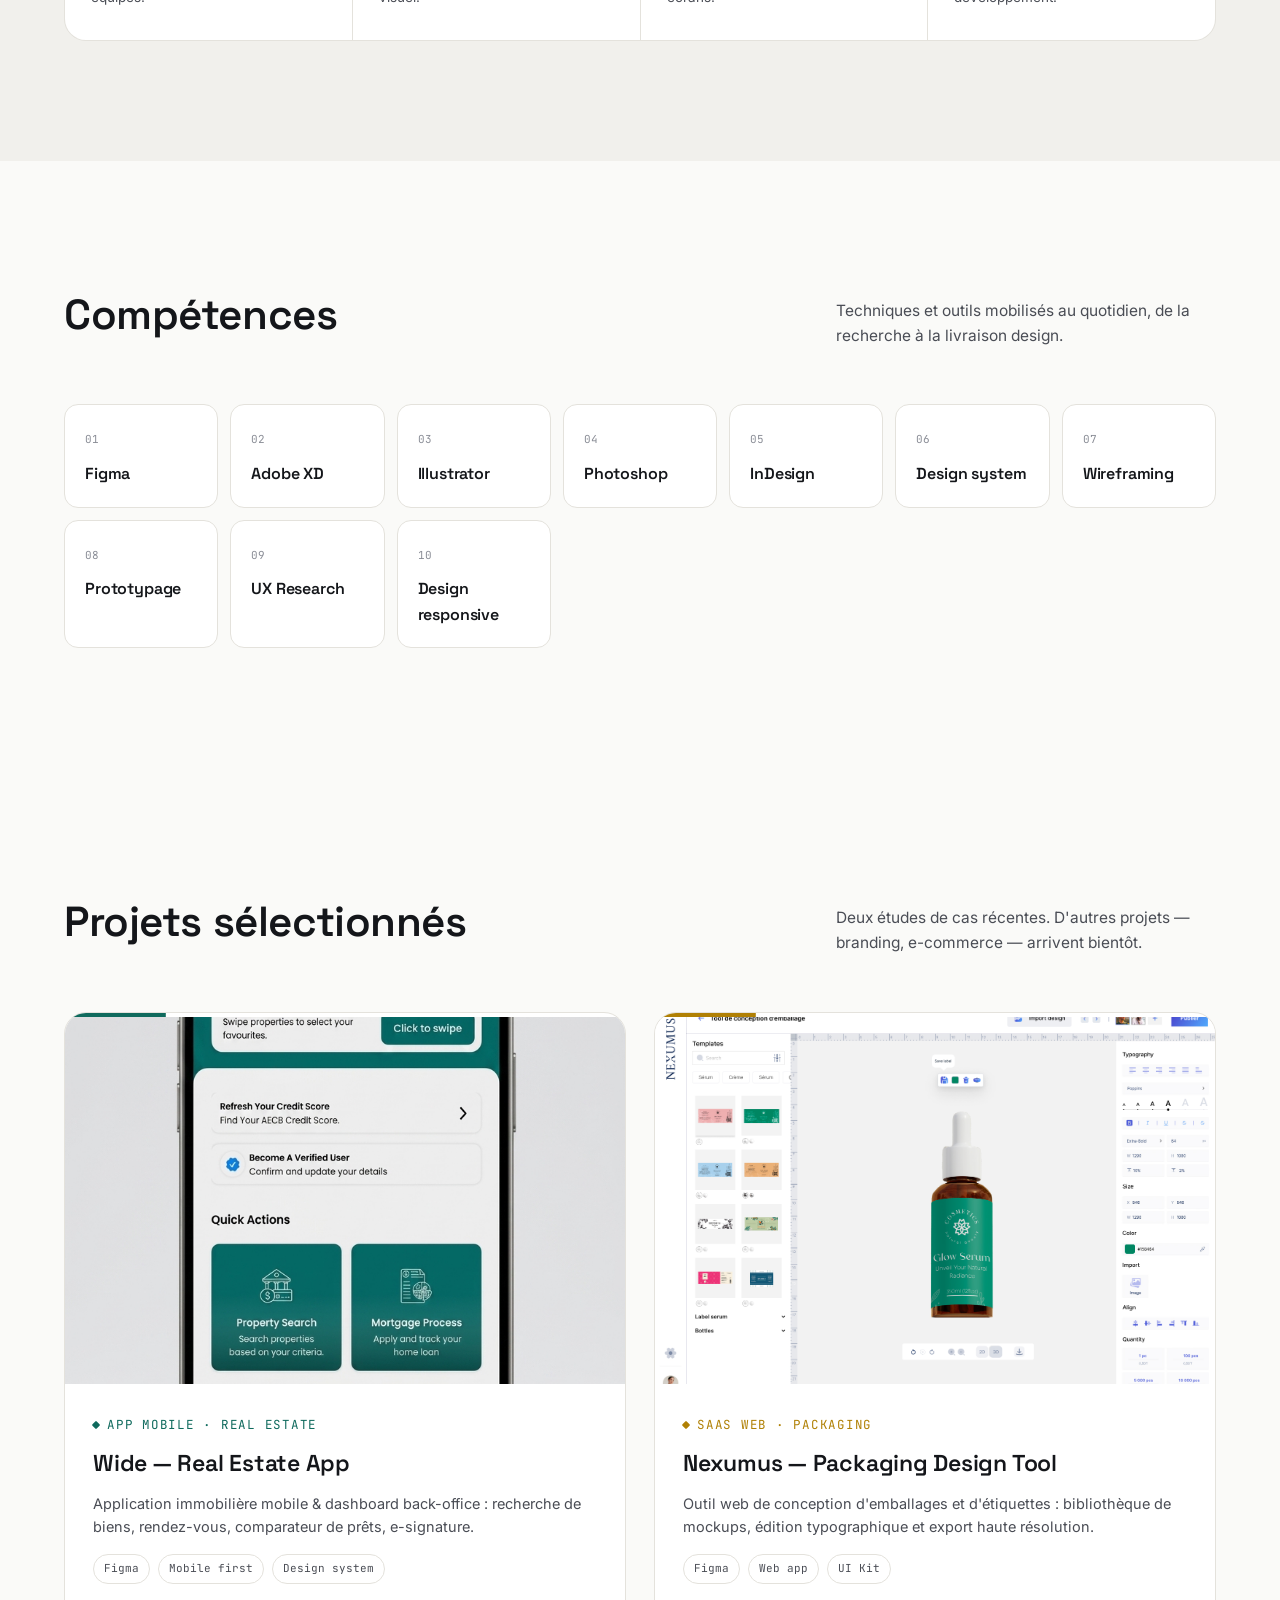
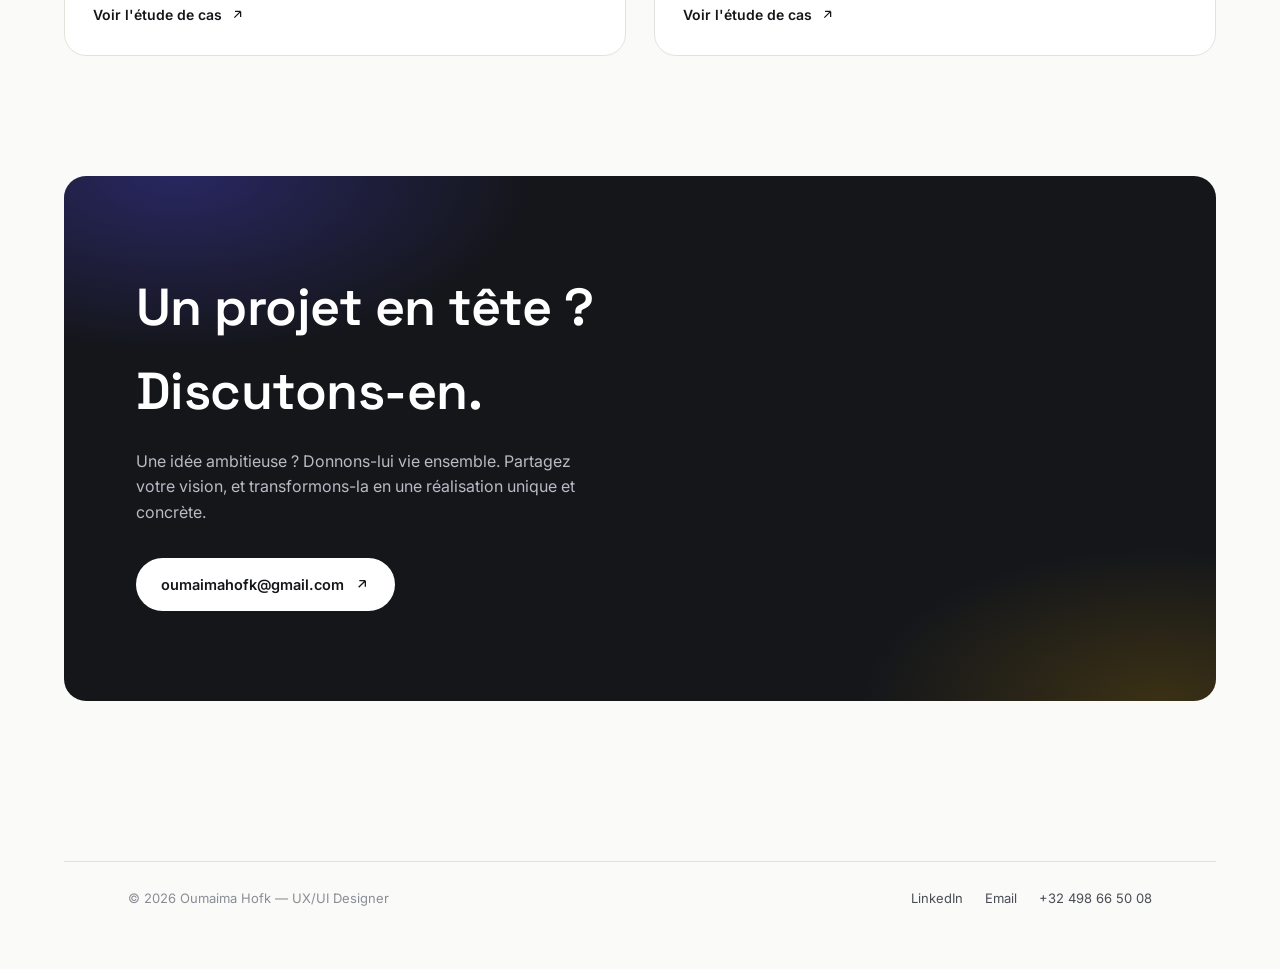
==== commit ec8ea8ff: "adress" ====
--- a/index.html
+++ b/index.html
@@ -4,7 +4,8 @@
 <meta charset="UTF-8">
 <meta name="viewport" content="width=device-width, initial-scale=1.0">
 <title>Oumaima Hofk — UX/UI Designer</title>
-<meta name="description" content="Oumaima Hofk, UX/UI Designer basée à Charleroi. Interfaces web & mobile, design systems, prototypage.">
+<link rel="icon" type="image/png" href="favicon.png">
+<meta name="description" content="Oumaima Hofk, UX/UI Designer. Interfaces web & mobile, design systems, prototypage.">
 <link rel="preconnect" href="https://fonts.googleapis.com">
 <link rel="stylesheet" href="css/style.css">
 </head>
@@ -26,7 +27,7 @@
 <header class="hero">
   <div class="hero-grid">
     <div class="reveal-stagger">
-      <span class="eyebrow">UX/UI Designer · Charleroi, Belgique</span>
+      <span class="eyebrow">UX/UI Designer · Bruxelles, Belgique</span>
       <h1 style="margin-top:18px;">Je transforme des besoins utilisateurs<br>en interfaces <em>claires</em> et <em>utilisables</em>.</h1>
       <p class="hero-sub">Depuis 2019, je conçois des sites web, applications mobiles et design systems — de la recherche utilisateur au prototype haute-fidélité. Dernier terrain : une application immobilière et un outil SaaS de conception d'emballage.</p>
       <div class="hero-actions">
@@ -48,7 +49,7 @@
       </div>
       <div class="role">
         <div>Basée à</div>
-        <div style="color:var(--ink); font-weight:600; margin-top:4px;">Charleroi, Belgique — dispo remote</div>
+        <div style="color:var(--ink); font-weight:600; margin-top:4px;">Bruxelles, Belgique</div>
       </div>
     </div>
   </div>
@@ -161,7 +162,7 @@
 <section class="wrap section" style="padding-top:0;">
   <div class="contact-cta reveal">
     <h2>Un projet en tête ?<br>Discutons-en.</h2>
-    <p class="lede">Disponible pour des missions freelance ou une opportunité en équipe produit, à Charleroi ou en remote.</p>
+    <p class="lede">Une idée ambitieuse ? Donnons-lui vie ensemble. Partagez votre vision, et transformons-la en une réalisation unique et concrète.</p>
     <a href="mailto:oumaimahofk@gmail.com" class="btn btn-primary">
       oumaimahofk@gmail.com
       <svg viewBox="0 0 24 24" fill="none" stroke="currentColor" stroke-width="2"><path d="M7 17L17 7M17 7H8M17 7V16"/></svg>
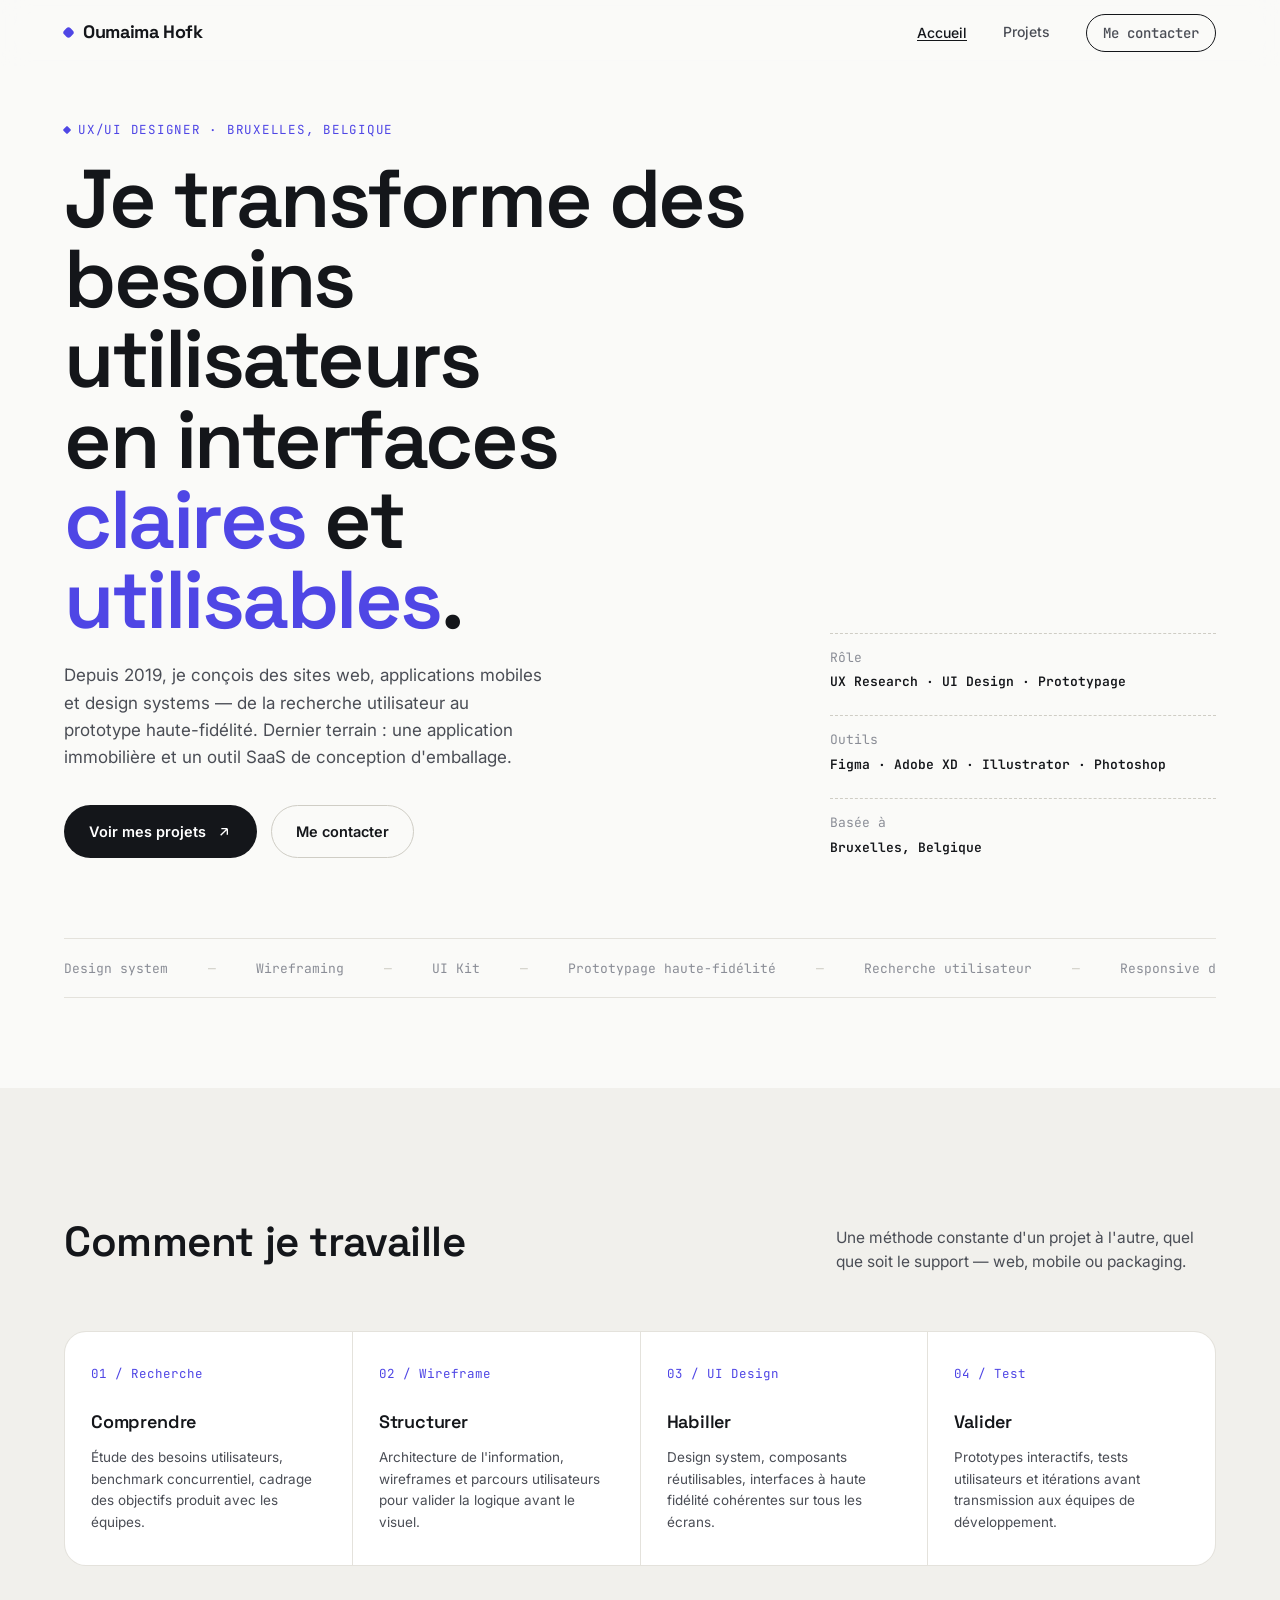
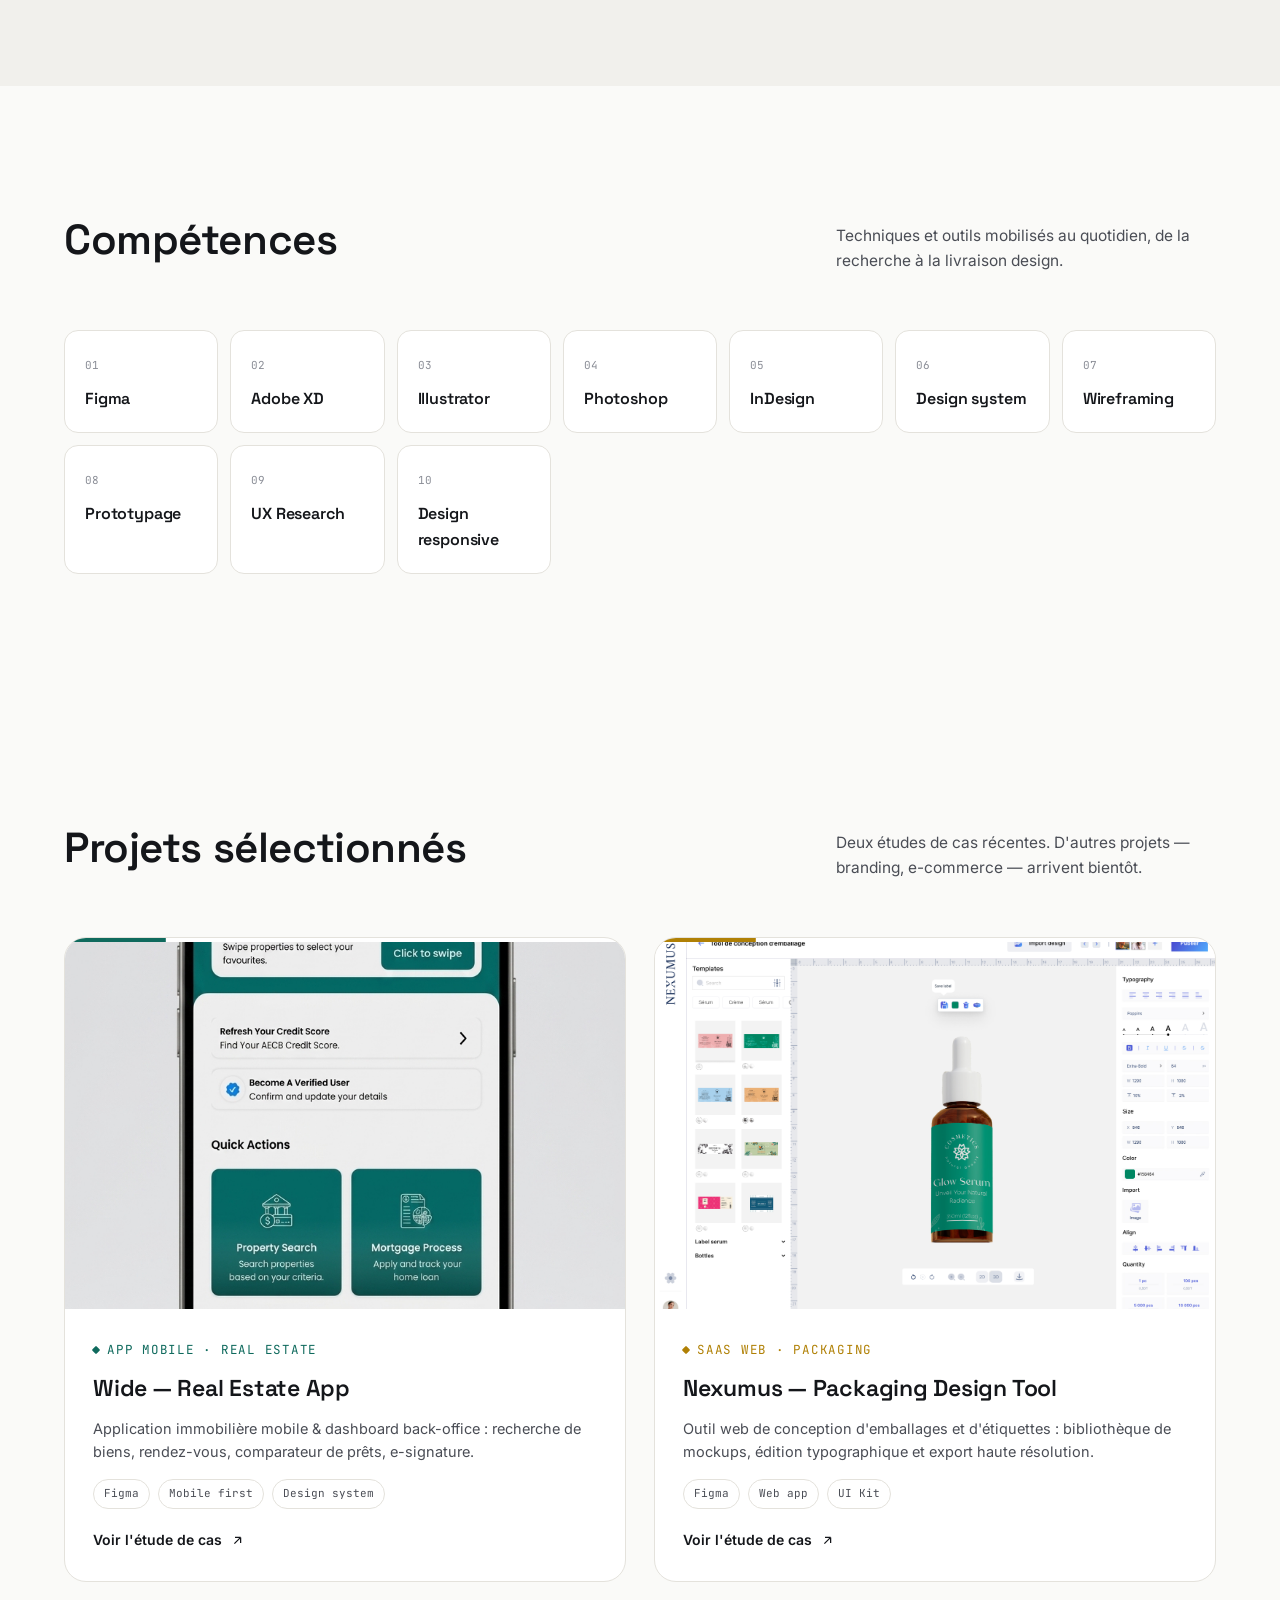
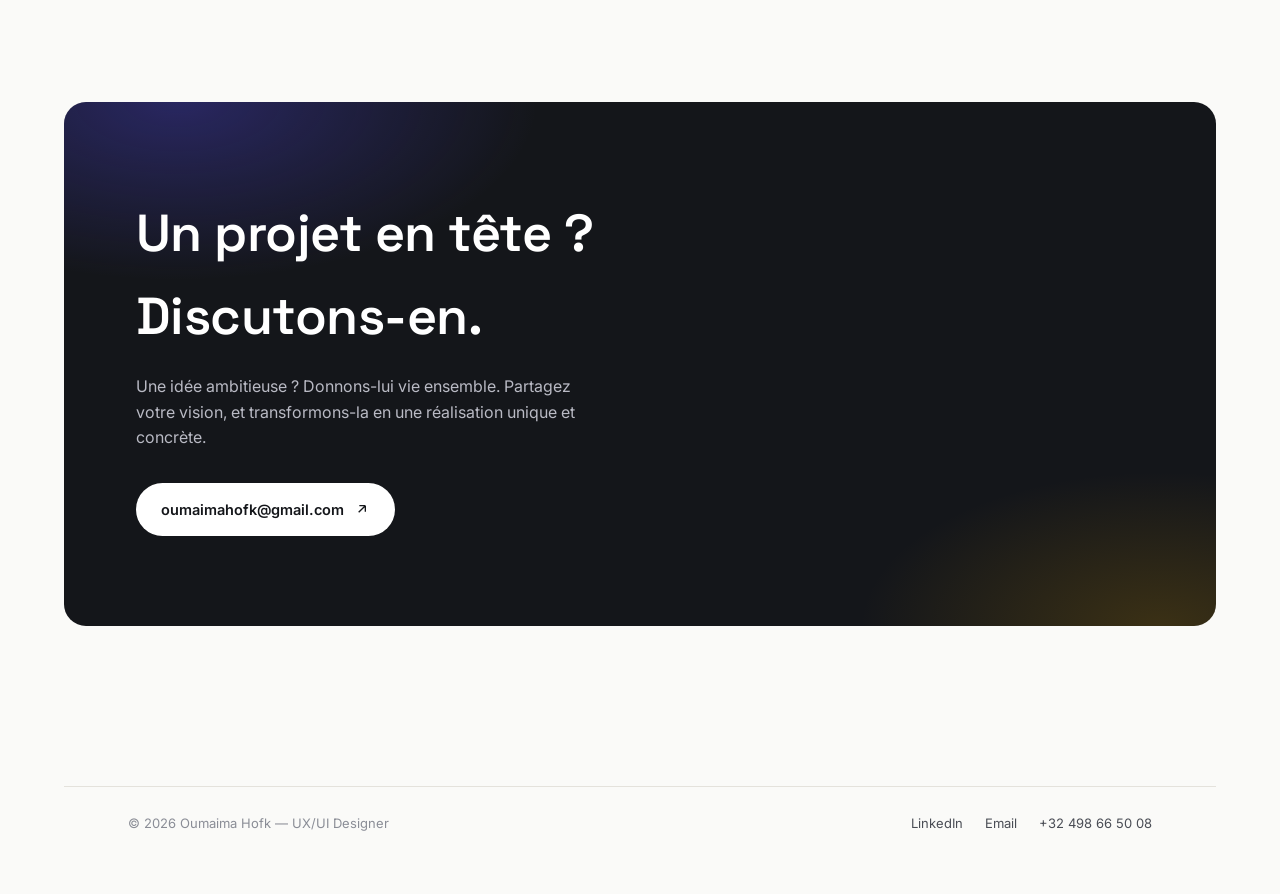
==== commit b138e09d: "fixed dropdown" ====
--- a/index.html
+++ b/index.html
@@ -1,186 +1,246 @@
 <!DOCTYPE html>
 <html lang="fr">
+
 <head>
-<meta charset="UTF-8">
-<meta name="viewport" content="width=device-width, initial-scale=1.0">
-<title>Oumaima Hofk — UX/UI Designer</title>
-<link rel="icon" type="image/png" href="favicon.png">
-<meta name="description" content="Oumaima Hofk, UX/UI Designer. Interfaces web & mobile, design systems, prototypage.">
-<link rel="preconnect" href="https://fonts.googleapis.com">
-<link rel="stylesheet" href="css/style.css">
+  <meta charset="UTF-8">
+  <meta name="viewport" content="width=device-width, initial-scale=1.0">
+  <title>Oumaima Hofk — UX/UI Designer</title>
+  <link rel="icon" type="image/png" href="favicon.png">
+  <meta name="description"
+    content="Oumaima Hofk, UX/UI Designer. Interfaces web & mobile, design systems, prototypage.">
+  <link rel="preconnect" href="https://fonts.googleapis.com">
+  <link rel="stylesheet" href="css/style.css">
 </head>
+
 <body>
 
-<nav class="site-nav">
-  <a href="index.html" class="brand"><span class="dot"></span>Oumaima Hofk</a>
-  <ul class="nav-links">
-    <li><a href="index.html" class="is-active">Accueil</a></li>
-    <li><a href="projets.html">Projets</a></li>
-    <li><a href="etude-cas-wide.html">Wide</a></li>
-    <li><a href="etude-cas-nexumus.html">Nexumus</a></li>
-    <li><a href="mailto:oumaimahofk@gmail.com" class="nav-cta">Me contacter</a></li>
-  </ul>
-  <button class="nav-toggle" aria-label="Ouvrir le menu"><span></span><span></span><span></span></button>
-</nav>
-
-<!-- ============ HERO ============ -->
-<header class="hero">
-  <div class="hero-grid">
-    <div class="reveal-stagger">
-      <span class="eyebrow">UX/UI Designer · Bruxelles, Belgique</span>
-      <h1 style="margin-top:18px;">Je transforme des besoins utilisateurs<br>en interfaces <em>claires</em> et <em>utilisables</em>.</h1>
-      <p class="hero-sub">Depuis 2019, je conçois des sites web, applications mobiles et design systems — de la recherche utilisateur au prototype haute-fidélité. Dernier terrain : une application immobilière et un outil SaaS de conception d'emballage.</p>
-      <div class="hero-actions">
-        <a href="projets.html" class="btn btn-primary">
-          Voir mes projets
-          <svg viewBox="0 0 24 24" fill="none" stroke="currentColor" stroke-width="2"><path d="M7 17L17 7M17 7H8M17 7V16"/></svg>
-        </a>
-        <a href="mailto:oumaimahofk@gmail.com" class="btn btn-outline">Me contacter</a>
-      </div>
-    </div>
-    <div class="hero-meta reveal" style="transition-delay:.2s;">
-      <div class="role">
-        <div>Rôle</div>
-        <div style="color:var(--ink); font-weight:600; margin-top:4px;">UX Research · UI Design · Prototypage</div>
-      </div>
-      <div class="role">
-        <div>Outils</div>
-        <div style="color:var(--ink); font-weight:600; margin-top:4px;">Figma · Adobe XD · Illustrator · Photoshop</div>
-      </div>
-      <div class="role">
-        <div>Basée à</div>
-        <div style="color:var(--ink); font-weight:600; margin-top:4px;">Bruxelles, Belgique</div>
-      </div>
-    </div>
-  </div>
-
-  <div class="marquee reveal">
-    <div class="marquee-track">
-      <span>Design system</span><span>Wireframing</span><span>UI Kit</span><span>Prototypage haute-fidélité</span>
-      <span>Recherche utilisateur</span><span>Responsive design</span><span>Handoff développeurs</span>
-      <span>Design system</span><span>Wireframing</span><span>UI Kit</span><span>Prototypage haute-fidélité</span>
-      <span>Recherche utilisateur</span><span>Responsive design</span><span>Handoff développeurs</span>
-    </div>
-  </div>
-</header>
-
-<!-- ============ PROCESS ============ -->
-<section class="process">
-  <div class="wrap section">
+  <nav class="site-nav">
+    <a href="index.html" class="brand"><span class="dot"></span>Oumaima Hofk</a>
+    <ul class="nav-links">
+      <li><a href="index.html" class="is-active">Accueil</a></li>
+      <li class="nav-dropdown">
+        <div class="nav-dropdown-row">
+          <a href="projets.html">Projets</a>
+
+          <button class="dropdown-toggle" type="button" aria-label="Afficher les projets" aria-expanded="false">
+            <svg viewBox="0 0 24 24" fill="none" stroke="currentColor" stroke-width="2">
+              <path d="M9 6L15 12L9 18" />
+            </svg>
+          </button>
+        </div>
+
+        <ul class="dropdown-menu">
+          <li><a href="etude-cas-wide.html">Wide</a></li>
+          <li><a href="etude-cas-nexumus.html">Nexumus</a></li>
+        </ul>
+      </li>
+      <li><a href="mailto:oumaimahofk@gmail.com" class="nav-cta">Me contacter</a></li>
+    </ul>
+    <button class="nav-toggle" aria-label="Ouvrir le menu"><span></span><span></span><span></span></button>
+  </nav>
+
+  <!-- ============ HERO ============ -->
+  <header class="hero">
+    <div class="hero-grid">
+      <div class="reveal-stagger">
+        <span class="eyebrow">UX/UI Designer · Bruxelles, Belgique</span>
+        <h1 style="margin-top:18px;">Je transforme des besoins utilisateurs<br>en interfaces <em>claires</em> et
+          <em>utilisables</em>.</h1>
+        <p class="hero-sub">Depuis 2019, je conçois des sites web, applications mobiles et design systems — de la
+          recherche utilisateur au prototype haute-fidélité. Dernier terrain : une application immobilière et un outil
+          SaaS de conception d'emballage.</p>
+        <div class="hero-actions">
+          <a href="projets.html" class="btn btn-primary">
+            Voir mes projets
+            <svg viewBox="0 0 24 24" fill="none" stroke="currentColor" stroke-width="2">
+              <path d="M7 17L17 7M17 7H8M17 7V16" />
+            </svg>
+          </a>
+          <a href="mailto:oumaimahofk@gmail.com" class="btn btn-outline">Me contacter</a>
+        </div>
+      </div>
+      <div class="hero-meta reveal" style="transition-delay:.2s;">
+        <div class="role">
+          <div>Rôle</div>
+          <div style="color:var(--ink); font-weight:600; margin-top:4px;">UX Research · UI Design · Prototypage</div>
+        </div>
+        <div class="role">
+          <div>Outils</div>
+          <div style="color:var(--ink); font-weight:600; margin-top:4px;">Figma · Adobe XD · Illustrator · Photoshop
+          </div>
+        </div>
+        <div class="role">
+          <div>Basée à</div>
+          <div style="color:var(--ink); font-weight:600; margin-top:4px;">Bruxelles, Belgique</div>
+        </div>
+      </div>
+    </div>
+
+    <div class="marquee reveal">
+      <div class="marquee-track">
+        <span>Design system</span><span>Wireframing</span><span>UI Kit</span><span>Prototypage haute-fidélité</span>
+        <span>Recherche utilisateur</span><span>Responsive design</span><span>Handoff développeurs</span>
+        <span>Design system</span><span>Wireframing</span><span>UI Kit</span><span>Prototypage haute-fidélité</span>
+        <span>Recherche utilisateur</span><span>Responsive design</span><span>Handoff développeurs</span>
+      </div>
+    </div>
+  </header>
+
+  <!-- ============ PROCESS ============ -->
+  <section class="process">
+    <div class="wrap section">
+      <div class="section-head reveal">
+        <h2>Comment je travaille</h2>
+        <p class="lede">Une méthode constante d'un projet à l'autre, quel que soit le support — web, mobile ou
+          packaging.</p>
+      </div>
+      <div class="process-grid reveal">
+        <div class="process-step">
+          <span class="num">01 / Recherche</span>
+          <div>
+            <h3>Comprendre</h3>
+            <p>Étude des besoins utilisateurs, benchmark concurrentiel, cadrage des objectifs produit avec les équipes.
+            </p>
+          </div>
+        </div>
+        <div class="process-step">
+          <span class="num">02 / Wireframe</span>
+          <div>
+            <h3>Structurer</h3>
+            <p>Architecture de l'information, wireframes et parcours utilisateurs pour valider la logique avant le
+              visuel.</p>
+          </div>
+        </div>
+        <div class="process-step">
+          <span class="num">03 / UI Design</span>
+          <div>
+            <h3>Habiller</h3>
+            <p>Design system, composants réutilisables, interfaces à haute fidélité cohérentes sur tous les écrans.</p>
+          </div>
+        </div>
+        <div class="process-step">
+          <span class="num">04 / Test</span>
+          <div>
+            <h3>Valider</h3>
+            <p>Prototypes interactifs, tests utilisateurs et itérations avant transmission aux équipes de développement.
+            </p>
+          </div>
+        </div>
+      </div>
+    </div>
+  </section>
+
+  <!-- ============ SKILLS ============ -->
+  <section class="wrap section">
     <div class="section-head reveal">
-      <h2>Comment je travaille</h2>
-      <p class="lede">Une méthode constante d'un projet à l'autre, quel que soit le support — web, mobile ou packaging.</p>
-    </div>
-    <div class="process-grid reveal">
-      <div class="process-step">
-        <span class="num">01 / Recherche</span>
-        <div>
-          <h3>Comprendre</h3>
-          <p>Étude des besoins utilisateurs, benchmark concurrentiel, cadrage des objectifs produit avec les équipes.</p>
-        </div>
-      </div>
-      <div class="process-step">
-        <span class="num">02 / Wireframe</span>
-        <div>
-          <h3>Structurer</h3>
-          <p>Architecture de l'information, wireframes et parcours utilisateurs pour valider la logique avant le visuel.</p>
-        </div>
-      </div>
-      <div class="process-step">
-        <span class="num">03 / UI Design</span>
-        <div>
-          <h3>Habiller</h3>
-          <p>Design system, composants réutilisables, interfaces à haute fidélité cohérentes sur tous les écrans.</p>
-        </div>
-      </div>
-      <div class="process-step">
-        <span class="num">04 / Test</span>
-        <div>
-          <h3>Valider</h3>
-          <p>Prototypes interactifs, tests utilisateurs et itérations avant transmission aux équipes de développement.</p>
-        </div>
-      </div>
-    </div>
-  </div>
-</section>
-
-<!-- ============ SKILLS ============ -->
-<section class="wrap section">
-  <div class="section-head reveal">
-    <h2>Compétences</h2>
-    <p class="lede">Techniques et outils mobilisés au quotidien, de la recherche à la livraison design.</p>
-  </div>
-  <div class="skills-grid reveal-stagger">
-    <div class="skill-card"><span class="tag">01</span><h4>Figma</h4></div>
-    <div class="skill-card"><span class="tag">02</span><h4>Adobe XD</h4></div>
-    <div class="skill-card"><span class="tag">03</span><h4>Illustrator</h4></div>
-    <div class="skill-card"><span class="tag">04</span><h4>Photoshop</h4></div>
-    <div class="skill-card"><span class="tag">05</span><h4>InDesign</h4></div>
-    <div class="skill-card"><span class="tag">06</span><h4>Design system</h4></div>
-    <div class="skill-card"><span class="tag">07</span><h4>Wireframing</h4></div>
-    <div class="skill-card"><span class="tag">08</span><h4>Prototypage</h4></div>
-    <div class="skill-card"><span class="tag">09</span><h4>UX Research</h4></div>
-    <div class="skill-card"><span class="tag">10</span><h4>Design responsive</h4></div>
-  </div>
-</section>
-
-<!-- ============ SELECTED WORK ============ -->
-<section class="wrap section">
-  <div class="section-head reveal">
-    <h2>Projets sélectionnés</h2>
-    <p class="lede">Deux études de cas récentes. D'autres projets — branding, e-commerce — arrivent bientôt.</p>
-  </div>
-
-  <div class="work-grid reveal-stagger">
-    <a href="etude-cas-wide.html" class="project-card tk-wide">
-      <div class="bar"></div>
-      <div class="project-thumb"><img src="images/wide-01-home.png" alt="Écran d'accueil de l'application immobilière Wide" loading="lazy"></div>
-      <div class="project-body">
-        <span class="eyebrow">App mobile · Real estate</span>
-        <h3>Wide — Real Estate App</h3>
-        <p>Application immobilière mobile & dashboard back-office : recherche de biens, rendez-vous, comparateur de prêts, e-signature.</p>
-        <div class="project-tags"><span>Figma</span><span>Mobile first</span><span>Design system</span></div>
-        <span class="project-link">Voir l'étude de cas <svg viewBox="0 0 24 24" fill="none" stroke="currentColor" stroke-width="2"><path d="M7 17L17 7M17 7H8M17 7V16"/></svg></span>
-      </div>
-    </a>
-
-    <a href="etude-cas-nexumus.html" class="project-card tk-nexumus">
-      <div class="bar"></div>
-      <div class="project-thumb"><img src="images/nexumus-06-serum-3d.jpg" alt="Aperçu 3D d'un flacon dans l'outil Nexumus" loading="lazy"></div>
-      <div class="project-body">
-        <span class="eyebrow">SaaS web · Packaging</span>
-        <h3>Nexumus — Packaging Design Tool</h3>
-        <p>Outil web de conception d'emballages et d'étiquettes : bibliothèque de mockups, édition typographique et export haute résolution.</p>
-        <div class="project-tags"><span>Figma</span><span>Web app</span><span>UI Kit</span></div>
-        <span class="project-link">Voir l'étude de cas <svg viewBox="0 0 24 24" fill="none" stroke="currentColor" stroke-width="2"><path d="M7 17L17 7M17 7H8M17 7V16"/></svg></span>
-      </div>
-    </a>
-  </div>
-</section>
-
-<!-- ============ CONTACT ============ -->
-<section class="wrap section" style="padding-top:0;">
-  <div class="contact-cta reveal">
-    <h2>Un projet en tête ?<br>Discutons-en.</h2>
-    <p class="lede">Une idée ambitieuse ? Donnons-lui vie ensemble. Partagez votre vision, et transformons-la en une réalisation unique et concrète.</p>
-    <a href="mailto:oumaimahofk@gmail.com" class="btn btn-primary">
-      oumaimahofk@gmail.com
-      <svg viewBox="0 0 24 24" fill="none" stroke="currentColor" stroke-width="2"><path d="M7 17L17 7M17 7H8M17 7V16"/></svg>
-    </a>
-  </div>
-</section>
-
-<footer class="site-footer">
-  <div class="wrap footer-grid">
-    <p>© 2026 Oumaima Hofk — UX/UI Designer</p>
-    <div class="footer-links">
-      <a href="https://linkedin.com/in/oumaimahofk" target="_blank" rel="noopener">LinkedIn</a>
-      <a href="mailto:oumaimahofk@gmail.com">Email</a>
-      <a href="tel:+32498665008">+32 498 66 50 08</a>
-    </div>
-  </div>
-</footer>
-
-<script src="js/main.js"></script>
+      <h2>Compétences</h2>
+      <p class="lede">Techniques et outils mobilisés au quotidien, de la recherche à la livraison design.</p>
+    </div>
+    <div class="skills-grid reveal-stagger">
+      <div class="skill-card"><span class="tag">01</span>
+        <h4>Figma</h4>
+      </div>
+      <div class="skill-card"><span class="tag">02</span>
+        <h4>Adobe XD</h4>
+      </div>
+      <div class="skill-card"><span class="tag">03</span>
+        <h4>Illustrator</h4>
+      </div>
+      <div class="skill-card"><span class="tag">04</span>
+        <h4>Photoshop</h4>
+      </div>
+      <div class="skill-card"><span class="tag">05</span>
+        <h4>InDesign</h4>
+      </div>
+      <div class="skill-card"><span class="tag">06</span>
+        <h4>Design system</h4>
+      </div>
+      <div class="skill-card"><span class="tag">07</span>
+        <h4>Wireframing</h4>
+      </div>
+      <div class="skill-card"><span class="tag">08</span>
+        <h4>Prototypage</h4>
+      </div>
+      <div class="skill-card"><span class="tag">09</span>
+        <h4>UX Research</h4>
+      </div>
+      <div class="skill-card"><span class="tag">10</span>
+        <h4>Design responsive</h4>
+      </div>
+    </div>
+  </section>
+
+  <!-- ============ SELECTED WORK ============ -->
+  <section class="wrap section">
+    <div class="section-head reveal">
+      <h2>Projets sélectionnés</h2>
+      <p class="lede">Deux études de cas récentes. D'autres projets — branding, e-commerce — arrivent bientôt.</p>
+    </div>
+
+    <div class="work-grid reveal-stagger">
+      <a href="etude-cas-wide.html" class="project-card tk-wide">
+        <div class="bar"></div>
+        <div class="project-thumb"><img src="images/wide-01-home.png"
+            alt="Écran d'accueil de l'application immobilière Wide" loading="lazy"></div>
+        <div class="project-body">
+          <span class="eyebrow">App mobile · Real estate</span>
+          <h3>Wide — Real Estate App</h3>
+          <p>Application immobilière mobile & dashboard back-office : recherche de biens, rendez-vous, comparateur de
+            prêts, e-signature.</p>
+          <div class="project-tags"><span>Figma</span><span>Mobile first</span><span>Design system</span></div>
+          <span class="project-link">Voir l'étude de cas <svg viewBox="0 0 24 24" fill="none" stroke="currentColor"
+              stroke-width="2">
+              <path d="M7 17L17 7M17 7H8M17 7V16" />
+            </svg></span>
+        </div>
+      </a>
+
+      <a href="etude-cas-nexumus.html" class="project-card tk-nexumus">
+        <div class="bar"></div>
+        <div class="project-thumb"><img src="images/nexumus-06-serum-3d.jpg"
+            alt="Aperçu 3D d'un flacon dans l'outil Nexumus" loading="lazy"></div>
+        <div class="project-body">
+          <span class="eyebrow">SaaS web · Packaging</span>
+          <h3>Nexumus — Packaging Design Tool</h3>
+          <p>Outil web de conception d'emballages et d'étiquettes : bibliothèque de mockups, édition typographique et
+            export haute résolution.</p>
+          <div class="project-tags"><span>Figma</span><span>Web app</span><span>UI Kit</span></div>
+          <span class="project-link">Voir l'étude de cas <svg viewBox="0 0 24 24" fill="none" stroke="currentColor"
+              stroke-width="2">
+              <path d="M7 17L17 7M17 7H8M17 7V16" />
+            </svg></span>
+        </div>
+      </a>
+    </div>
+  </section>
+
+  <!-- ============ CONTACT ============ -->
+  <section class="wrap section" style="padding-top:0;">
+    <div class="contact-cta reveal">
+      <h2>Un projet en tête ?<br>Discutons-en.</h2>
+      <p class="lede">Une idée ambitieuse ? Donnons-lui vie ensemble. Partagez votre vision, et transformons-la en une
+        réalisation unique et concrète.</p>
+      <a href="mailto:oumaimahofk@gmail.com" class="btn btn-primary">
+        oumaimahofk@gmail.com
+        <svg viewBox="0 0 24 24" fill="none" stroke="currentColor" stroke-width="2">
+          <path d="M7 17L17 7M17 7H8M17 7V16" />
+        </svg>
+      </a>
+    </div>
+  </section>
+
+  <footer class="site-footer">
+    <div class="wrap footer-grid">
+      <p>© 2026 Oumaima Hofk — UX/UI Designer</p>
+      <div class="footer-links">
+        <a href="https://linkedin.com/in/oumaimahofk" target="_blank" rel="noopener">LinkedIn</a>
+        <a href="mailto:oumaimahofk@gmail.com">Email</a>
+        <a href="tel:+32498665008">+32 498 66 50 08</a>
+      </div>
+    </div>
+  </footer>
+
+  <script src="js/main.js"></script>
 </body>
-</html>
+
+</html>
--- a/css/style.css
+++ b/css/style.css
@@ -227,7 +227,7 @@
    HERO (home)
    ========================================================================== */
 .hero{
-  padding:clamp(140px,20vw,190px) var(--gutter) clamp(60px,8vw,90px);
+  padding:clamp(100px,9vw,190px) var(--gutter) clamp(60px,8vw,90px);
   position:relative;
 }
 .hero-grid{
@@ -401,7 +401,7 @@
    PROJETS PAGE — filters
    ========================================================================== */
 .page-header{
-  padding:clamp(130px,16vw,170px) var(--gutter) clamp(30px,5vw,50px);
+  padding:clamp(90px,8vw,170px) var(--gutter) clamp(30px,5vw,50px);
 }
 .page-header h1{ font-size:clamp(34px,6vw,64px); letter-spacing:-0.02em; max-width:16ch; }
 .page-header .lede{ color:var(--ink-soft); font-size:16px; max-width:52ch; margin-top:16px; }
@@ -429,7 +429,7 @@
    CASE STUDY PAGES
    ========================================================================== */
 .cs-hero{
-  padding:clamp(140px,18vw,180px) var(--gutter) clamp(50px,8vw,80px);
+  padding:clamp(100px,9vw,180px) var(--gutter) clamp(50px,8vw,80px);
   background:
     radial-gradient(900px 420px at 85% -10%, var(--proj-soft), transparent 65%);
 }
@@ -451,6 +451,15 @@
   border:1px solid var(--line);
 }
 .cs-cover img{ width:100%; display:block; }
+
+ .img-laptop-container {
+  display: flex;
+  justify-content: center;
+ }
+
+ .img-laptop {
+  width: 80% !important;
+ }
 
 .cs-section{ padding-block:clamp(56px,8vw,96px); }
 .cs-2col{ display:grid; grid-template-columns:0.85fr 1.15fr; gap:56px; align-items:start; }
@@ -470,10 +479,128 @@
   display:grid; grid-template-columns:repeat(3,1fr); gap:20px;
 }
 .cs-gallery figure{
-  margin:0; border-radius:var(--radius-md); overflow:hidden; border:1px solid var(--line);
+  margin:0; 
+  border-radius:var(--radius-md);
+  overflow:hidden; 
+  border:1px solid var(--line);
   background:var(--surface-2);
-}
-.cs-gallery figure img{ transition:transform .7s var(--ease); }
+  display: flex;
+  flex-direction: column;
+  align-items: center;
+  text-align: center;
+  justify-content: space-evenly;
+}
+
+/* ==========================================================================
+   NAV DROPDOWN
+   ========================================================================== */
+
+.nav-dropdown {
+  position: relative;
+}
+
+.nav-dropdown-row {
+  display: flex;
+  align-items: center;
+}
+
+/* Hidden on desktop because hover controls the dropdown */
+.dropdown-toggle {
+  display: none;
+  align-items: center;
+  justify-content: center;
+  padding: 0;
+  border: 0;
+  background: transparent;
+  color: var(--ink);
+}
+
+.dropdown-toggle svg {
+  width: 18px;
+  height: 18px;
+  transition: transform .35s var(--ease);
+}
+
+
+/* ---------- DESKTOP DROPDOWN ---------- */
+
+.dropdown-menu {
+  position: absolute;
+  top: calc(100% + 14px);
+  left: 50%;
+  transform: translate(-50%, 8px);
+
+  min-width: 180px;
+  padding: 8px;
+
+  background: var(--surface);
+  border: 1px solid var(--line);
+  border-radius: var(--radius-md);
+
+  box-shadow: 0 18px 45px -20px rgba(20, 22, 26, .3);
+
+  opacity: 0;
+  visibility: hidden;
+  pointer-events: none;
+
+  transition:
+    opacity .25s var(--ease),
+    transform .25s var(--ease),
+    visibility .25s;
+}
+
+/*
+  Invisible bridge so the menu doesn't disappear
+  while the mouse travels from "Projets" to the dropdown.
+*/
+.dropdown-menu::before {
+  content: "";
+  position: absolute;
+  left: 0;
+  right: 0;
+  top: -15px;
+  height: 15px;
+}
+
+.nav-dropdown:hover .dropdown-menu,
+.nav-dropdown:focus-within .dropdown-menu {
+  opacity: 1;
+  visibility: visible;
+  pointer-events: auto;
+  transform: translate(-50%, 0);
+}
+
+.dropdown-menu li {
+  width: 100%;
+}
+
+.nav-links .dropdown-menu a {
+  display: block;
+  width: 100%;
+  padding: 10px 12px;
+
+  border-radius: 8px;
+
+  font-size: 14px;
+  white-space: nowrap;
+}
+
+/* Remove your normal navbar underline inside dropdown */
+.nav-links .dropdown-menu a::after {
+  display: none;
+}
+
+.nav-links .dropdown-menu a:hover {
+  background: var(--surface-2);
+}
+
+.neximus-overview {
+  width: 90%;
+  height: 90%;
+}
+.cs-gallery figure img{ 
+  transition:transform .7s var(--ease);
+ }
 .cs-gallery figure:hover img{ transform:scale(1.05); }
 .cs-gallery figcaption{
   font-family:var(--font-mono); font-size:11.5px; color:var(--muted);
@@ -557,4 +684,103 @@
   .cs-gallery{ grid-template-columns:1fr; }
   .cs-gallery .span-2, .cs-gallery .span-3{ grid-column:span 1; }
   .phone-collage{ grid-template-columns:1fr 1fr; }
-}
+
+  /* ---------- MOBILE PROJECT DROPDOWN ---------- */
+
+  .nav-dropdown {
+    width: 100%;
+  }
+
+  .nav-dropdown-row {
+    width: 100%;
+    display: flex;
+    align-items: center;
+    justify-content: space-between;
+  }
+
+  .nav-dropdown-row > a {
+    flex: 1;
+  }
+
+  .dropdown-toggle {
+    display: flex;
+
+    width: 38px;
+    height: 38px;
+
+    margin-left: 12px;
+
+    border: 1px solid var(--line);
+    border-radius: 50%;
+  }
+
+  .dropdown-toggle:hover {
+    background: var(--surface-2);
+  }
+
+  /* > becomes down arrow when open */
+  .nav-dropdown.is-open .dropdown-toggle svg {
+    transform: rotate(90deg);
+  }
+
+
+  .dropdown-menu {
+    /* Cancel desktop positioning */
+    position: static;
+
+    min-width: 0;
+    width: 100%;
+
+    padding: 0;
+    margin: 0;
+
+    border: 0;
+    border-radius: 0;
+    box-shadow: none;
+    background: transparent;
+
+    opacity: 1;
+    visibility: visible;
+    pointer-events: auto;
+
+    transform: none;
+
+    /* collapsed state */
+    max-height: 0;
+    overflow: hidden;
+
+    transition:
+      max-height .4s var(--ease),
+      margin .4s var(--ease);
+  }
+
+  .dropdown-menu::before {
+    display: none;
+  }
+
+  .nav-dropdown:hover .dropdown-menu,
+  .nav-dropdown:focus-within .dropdown-menu {
+    transform: none;
+  }
+
+  .nav-dropdown.is-open .dropdown-menu {
+    max-height: 180px;
+    margin-top: 12px;
+  }
+
+  .nav-links .dropdown-menu a {
+    font-size: 15px;
+
+    padding: 9px 12px 9px 18px;
+
+    color: var(--ink-soft);
+
+    border-left: 1px solid var(--line);
+    border-radius: 0;
+  }
+
+  .nav-links .dropdown-menu a:hover {
+    color: var(--ink);
+    background: transparent;
+  }
+}
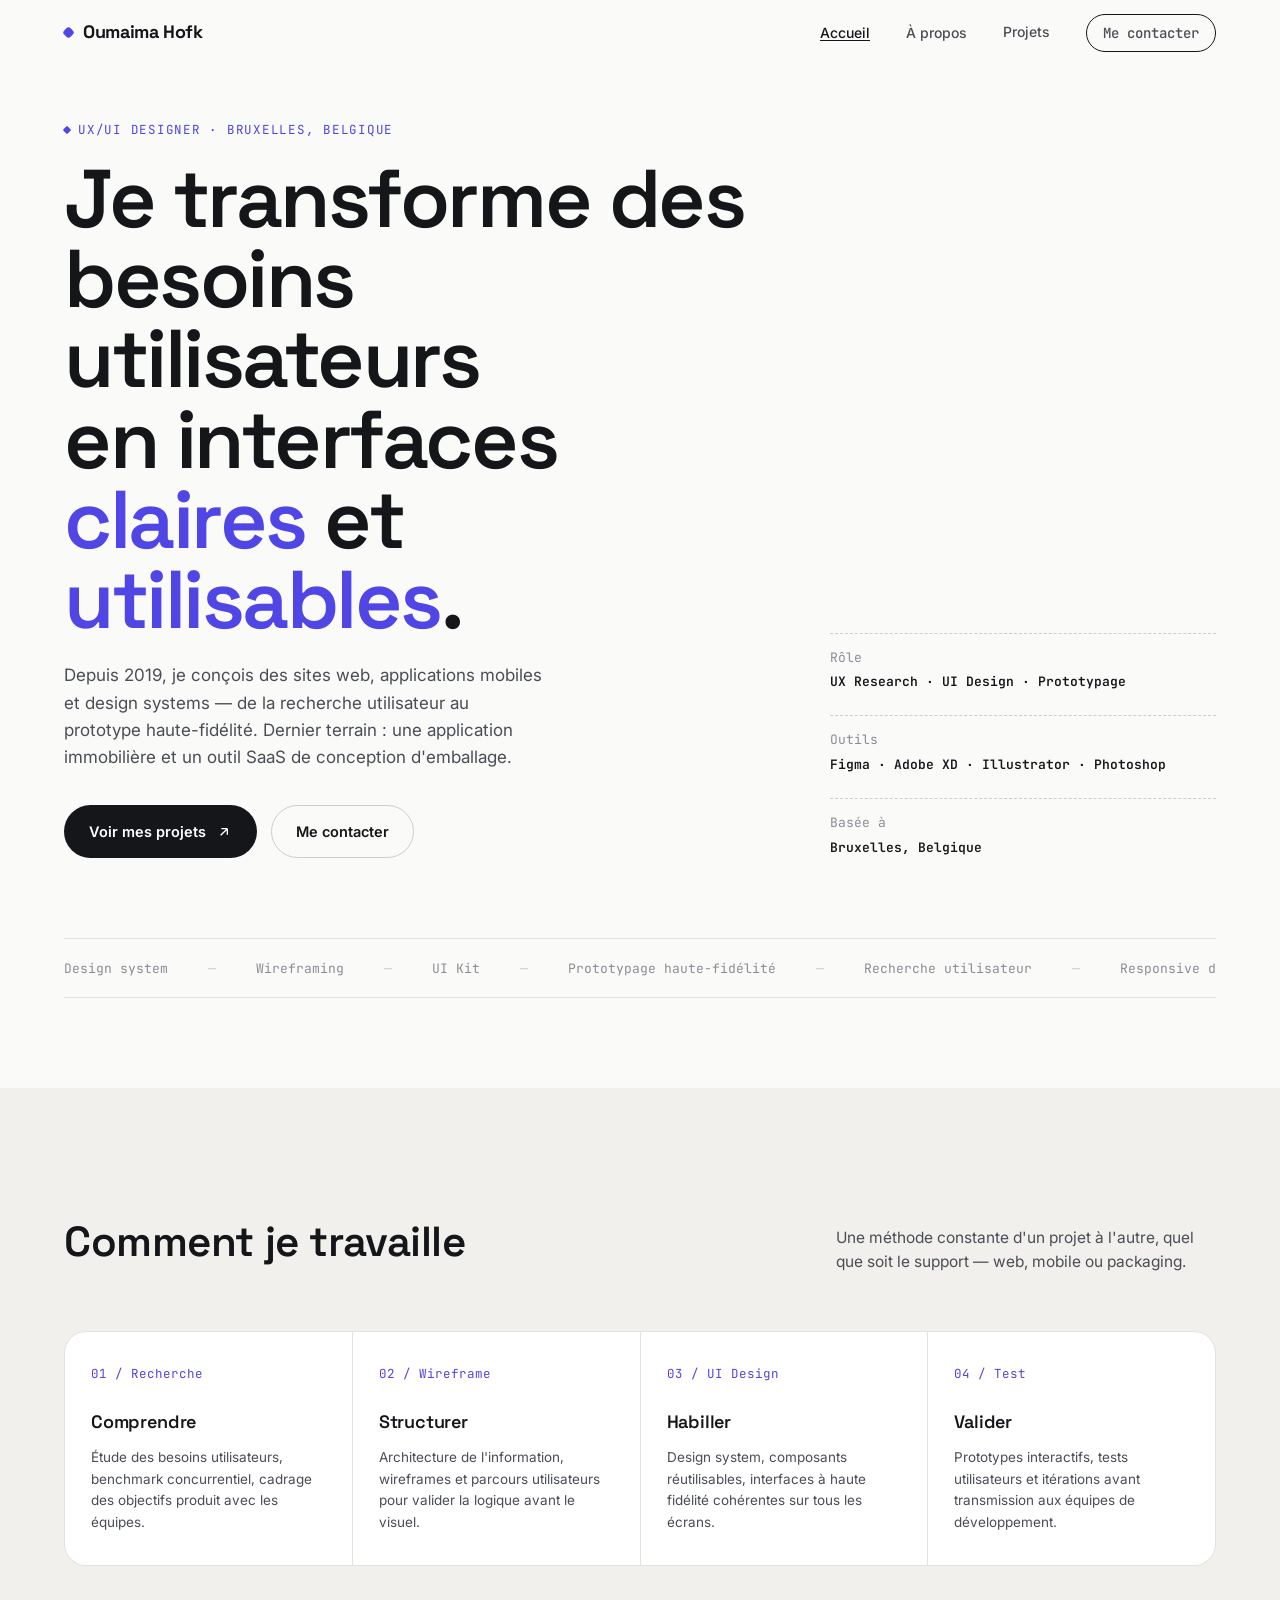
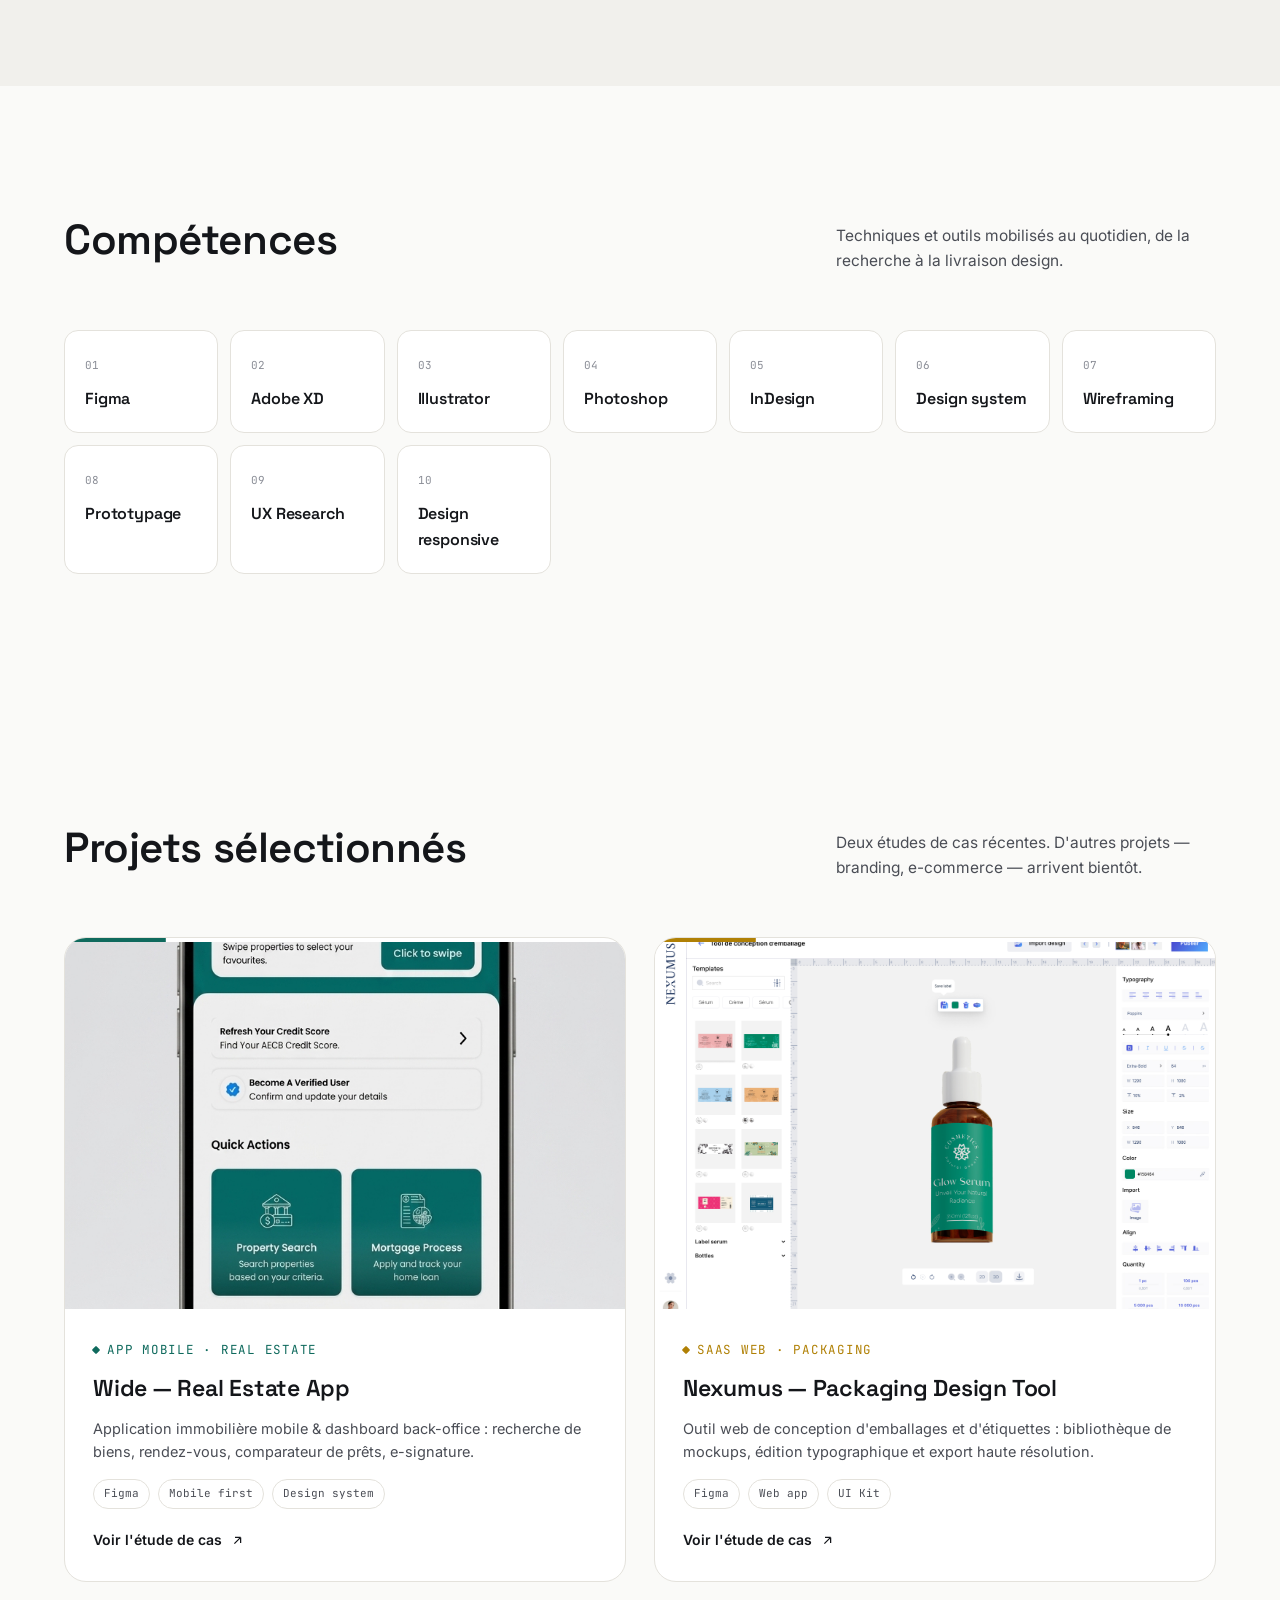
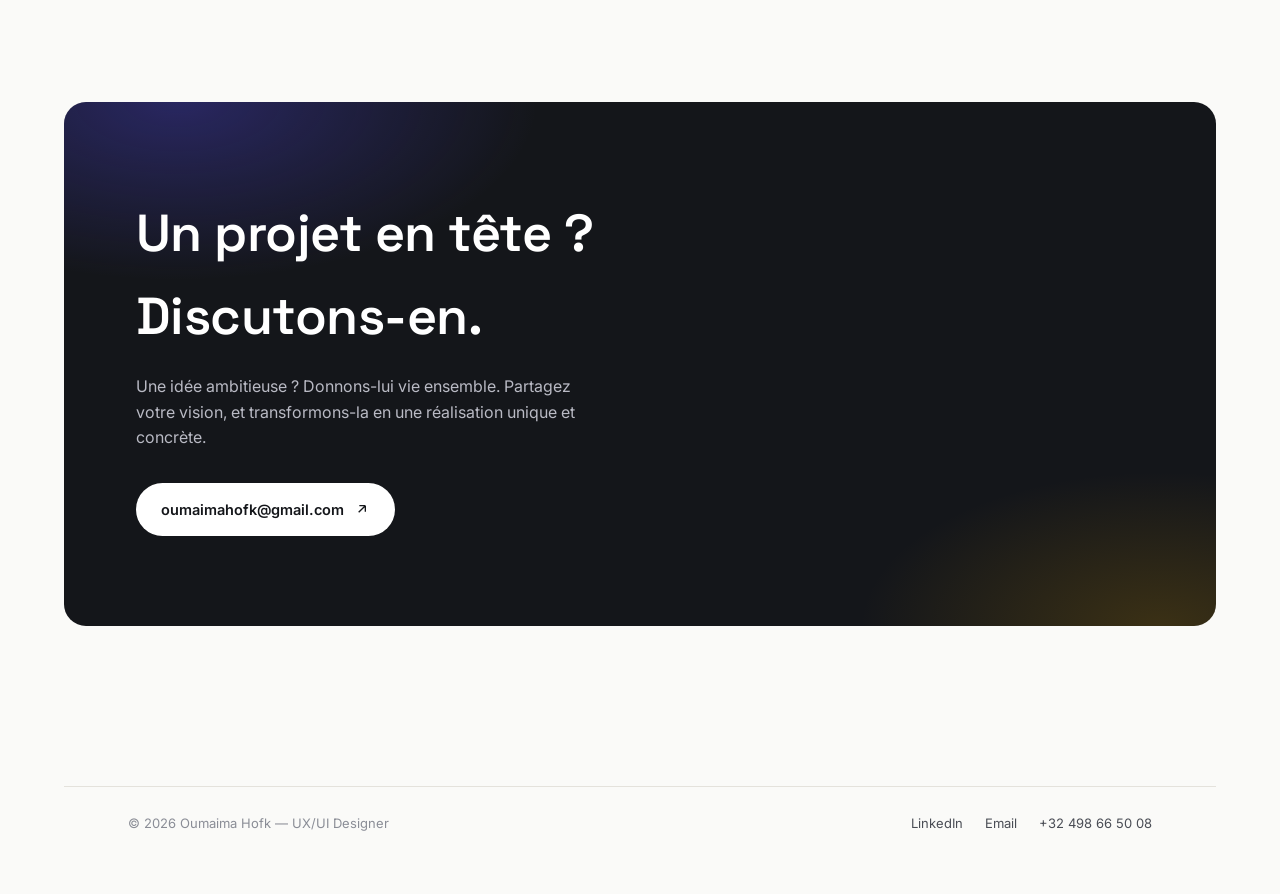
==== commit fb6284f1: "added about page" ====
--- a/index.html
+++ b/index.html
@@ -12,12 +12,19 @@
   <link rel="stylesheet" href="css/style.css">
 </head>
 
+<button class="back-to-top" aria-label="Retour en haut">
+  <svg viewBox="0 0 24 24" fill="none" stroke="currentColor" stroke-width="2">
+    <path d="M6 15L12 9L18 15"/>
+  </svg>
+</button>
+
 <body>
 
   <nav class="site-nav">
     <a href="index.html" class="brand"><span class="dot"></span>Oumaima Hofk</a>
     <ul class="nav-links">
       <li><a href="index.html" class="is-active">Accueil</a></li>
+      <li><a href="a-propos.html">À propos</a></li>
       <li class="nav-dropdown">
         <div class="nav-dropdown-row">
           <a href="projets.html">Projets</a>
--- a/css/style.css
+++ b/css/style.css
@@ -784,3 +784,275 @@
     background: transparent;
   }
 }
+
+/* ==========================================================================
+   BACK TO TOP
+   ========================================================================== */
+
+.back-to-top {
+  position: fixed;
+  right: 28px;
+  bottom: 28px;
+  z-index: 90;
+
+  width: 48px;
+  height: 48px;
+
+  display: flex;
+  align-items: center;
+  justify-content: center;
+
+  border: 1px solid var(--line-strong);
+  border-radius: 50%;
+
+  background: var(--surface);
+  color: var(--ink);
+
+  box-shadow: 0 12px 30px -14px rgba(20, 22, 26, .35);
+
+  opacity: 0;
+  visibility: hidden;
+  pointer-events: none;
+
+  transform: translateY(12px);
+
+  transition:
+    opacity .3s var(--ease),
+    visibility .3s,
+    transform .3s var(--ease),
+    background .3s var(--ease),
+    color .3s var(--ease),
+    border-color .3s var(--ease);
+}
+
+.back-to-top svg {
+  width: 20px;
+  height: 20px;
+}
+
+.back-to-top.is-visible {
+  opacity: 1;
+  visibility: visible;
+  pointer-events: auto;
+  transform: translateY(0);
+}
+
+.back-to-top:hover {
+  background: var(--ink);
+  color: #fff;
+  border-color: var(--ink);
+  transform: translateY(-3px);
+}
+
+/* ==========================================================================
+   A PROPOS PAGE — creative narrative layout
+   Scoped to body.about-page so existing pages remain unchanged
+   ========================================================================== */
+.about-page{
+  --display:var(--font-display);
+  --body:var(--font-body);
+  --mono:var(--font-mono);
+
+.story-hero { position: relative; min-height: 100svh; overflow: hidden; padding: clamp(100px, 6vw, 170px) 0 70px; }
+.about-hero-grid { position: relative; display: grid; grid-template-columns: 1fr .72fr; grid-template-rows: 1fr auto; align-items: center; gap: 35px clamp(50px, 8vw, 110px); }
+.hero-copy { position: relative; z-index: 2; padding-top: 80px; }
+.hero-copy h1 { margin-top: 20px; font-family: var(--font-display); font-size: clamp(58px, 8vw, 112px); font-weight: 600; letter-spacing: -.06em; line-height: .86; }
+.hero-copy h1 em { color: var(--accent); font-style: normal; }
+.hero-intro { max-width: 53ch; margin-top: 34px; color: var(--ink-soft); font-size: clamp(16px, 1.4vw, 19px); }
+.text-link { display: inline-flex; align-items: center; gap: 14px; margin-top: 32px; padding-bottom: 5px; border-bottom: 1px solid var(--ink); font-size: 13.5px; font-weight: 600; }
+.text-link span { color: var(--accent); }
+.portrait-composition { position: relative; width: min(100%, 430px); margin-inline: auto; padding: 38px; }
+.portrait-frame { position: relative; z-index: 2; aspect-ratio: 4 / 5; overflow: hidden; border: 1px solid var(--ink); border-radius: 48% 48% 14px 14px; background: var(--accent-soft); }
+.portrait-frame::after { position: absolute; inset: 12px; border: 1px solid rgba(255, 255, 255, .62); border-radius: 48% 48% 8px 8px; content: ""; pointer-events: none; }
+.portrait-frame img { width: 100%; height: 100%; object-fit: cover; object-position: center 22%; filter: saturate(.88); }
+.portrait-composition::before { position: absolute; inset: 62px 14px 10px 70px; border-radius: 50% 50% 20px 20px; background: var(--accent); content: ""; transform: rotate(7deg); }
+.portrait-caption { position: absolute; right: -25px; bottom: 48px; z-index: 4; padding: 11px 14px; border: 1px solid var(--line-strong); border-radius: 8px; background: rgba(255, 255, 255, .88); font-family: var(--font-mono); font-size: 10px; line-height: 1.5; backdrop-filter: blur(10px); }
+.floating-note { position: absolute; z-index: 5; padding: 7px 11px; border: 1px solid var(--line-strong); border-radius: 999px; background: var(--bg); font-family: var(--font-mono); font-size: 9.5px; }
+.note-one { top: 28px; right: -8px; transform: rotate(5deg); }
+.note-two { bottom: 110px; left: -18px; transform: rotate(-7deg); }
+.note-three { top: 38%; right: -54px; transform: rotate(8deg); }
+.hero-index { grid-column: 1 / -1; display: grid; grid-template-columns: repeat(3, 1fr); margin-top: 24px; border-top: 1px solid var(--line); }
+.hero-index div { display: grid; grid-template-columns: auto 1fr; align-items: start; gap: 22px; padding: 21px 28px 0 0; }
+.hero-index div + div { padding-left: 28px; border-left: 1px solid var(--line); }
+.hero-index span { color: var(--accent); font-family: var(--font-mono); font-size: 10px; }
+.hero-index p { font-family: var(--font-display); font-size: 16px; font-weight: 600; line-height: 1.25; }
+
+.manifesto { position: relative; overflow: hidden; padding-block: clamp(90px, 12vw, 160px); background: var(--ink); color: #fff; }
+.manifesto::after { position: absolute; right: -120px; bottom: -220px; width: 500px; height: 500px; border: 1px solid rgba(255, 255, 255, .12); border-radius: 50%; box-shadow: 0 0 0 90px rgba(79, 70, 229, .08), 0 0 0 180px rgba(79, 70, 229, .04); content: ""; }
+.manifesto-grid { position: relative; z-index: 2; display: grid; grid-template-columns: .36fr 1.25fr .6fr; align-items: start; gap: clamp(35px, 6vw, 90px); }
+.manifesto blockquote { font-family: var(--font-display); font-size: clamp(37px, 5vw, 66px); font-weight: 500; letter-spacing: -.045em; line-height: 1.08; }
+.manifesto blockquote em { color: #aaa5ff; font-style: normal; }
+.manifesto-copy { display: grid; gap: 22px; padding-top: 10px; color: #b9bac4; font-size: 14px; }
+
+.section-heading { display: flex; align-items: flex-end; justify-content: space-between; gap: 35px; margin-bottom: clamp(60px, 9vw, 110px); }
+.section-heading h2 { margin-top: 14px; font-family: var(--font-display); font-size: clamp(42px, 5.5vw, 76px); font-weight: 600; letter-spacing: -.055em; line-height: .98; }
+.section-heading > p { max-width: 41ch; color: var(--ink-soft); font-size: 14.5px; }
+.journey { background: var(--surface-2); }
+.journey-track { position: relative; display: grid; grid-template-columns: 1fr 1fr; gap: 70px 100px; }
+.track-line { position: absolute; top: 0; bottom: 0; left: 50%; width: 1px; background: linear-gradient(var(--accent), var(--line-strong) 85%, transparent); }
+.journey-card { position: relative; min-height: 330px; padding: 32px; border: 1px solid var(--line); border-radius: 18px; background: var(--surface); transition: transform .45s var(--ease), border-color .45s var(--ease), box-shadow .45s var(--ease); }
+.journey-card:hover { border-color: var(--accent); box-shadow: 0 26px 55px -35px rgba(79, 70, 229, .5); transform: translateY(-7px) rotate(-.5deg); }
+.journey-card::after { position: absolute; top: 46px; width: 51px; height: 1px; background: var(--line-strong); content: ""; }
+.side-left::after { right: -51px; }
+.side-right::after { left: -51px; }
+.journey-card::before { position: absolute; top: 40px; width: 11px; height: 11px; border: 3px solid var(--surface-2); border-radius: 2px; background: var(--accent); content: ""; transform: rotate(45deg); }
+.side-left::before { right: -56px; }
+.side-right::before { left: -56px; }
+.side-right { margin-top: 120px; }
+.featured { background: var(--accent-soft); }
+.year { color: var(--accent); font-family: var(--font-mono); font-size: 11px; }
+.card-number { position: absolute; top: 22px; right: 26px; color: var(--line); font-family: var(--font-display); font-size: 50px; font-weight: 700; line-height: 1; }
+.journey-card .role { margin-top: 44px; color: var(--muted); font-family: var(--font-mono); font-size: 10.5px; text-transform: uppercase; }
+.journey-card h3 { margin-top: 6px; font-family: var(--font-display); font-size: 28px; }
+.journey-card h3 + p { margin-top: 14px; color: var(--ink-soft); font-size: 13.5px; }
+.mini-tags { display: flex; flex-wrap: wrap; gap: 7px; margin-top: 24px; }
+.mini-tags span { padding: 5px 9px; border: 1px solid var(--line); border-radius: 999px; background: rgba(255, 255, 255, .68); color: var(--ink-soft); font-family: var(--font-mono); font-size: 9.5px; }
+
+.toolkit { background: var(--bg); }
+.compact-heading { margin-bottom: 60px; }
+.bento-grid { display: grid; grid-template-columns: 1.15fr .8fr .8fr; grid-template-rows: auto auto; gap: 16px; }
+.bento { position: relative; overflow: hidden; min-height: 260px; padding: 30px; border: 1px solid var(--line); border-radius: 18px; background: var(--surface); }
+.bento-label { color: var(--muted); font-family: var(--font-mono); font-size: 10px; letter-spacing: .08em; text-transform: uppercase; }
+.bento-process { grid-column: span 2; background: var(--ink); color: #fff; }
+.process-loop { display: flex; align-items: center; justify-content: space-between; gap: 12px; margin: 70px 0 38px; }
+.process-loop span { font-family: var(--font-display); font-size: clamp(16px, 2vw, 24px); font-weight: 600; }
+.process-loop i { color: #6f7280; font-style: normal; }
+.bento-process > p:last-child { color: #b9bac4; font-size: 13px; }
+.bento-figma { grid-row: span 2; background: var(--accent); color: #fff; }
+.bento-figma .bento-label { color: #c9c6ff; }
+.bento-figma strong { display: block; margin-top: 35px; font-family: var(--font-display); font-size: clamp(75px, 8vw, 120px); letter-spacing: -.09em; line-height: .68; }
+.bento-figma strong span { color: #b9ffb0; }
+.bento-figma > p:last-child { position: absolute; right: 30px; bottom: 30px; left: 30px; color: #e0dfff; font-family: var(--font-mono); font-size: 10px; }
+.bento-adobe { background: var(--accent-soft); }
+.app-grid { display: grid; grid-template-columns: 1fr 1fr; gap: 9px; width: 142px; margin: 32px 0 24px; }
+.app-grid span { display: grid; aspect-ratio: 1; place-items: center; border: 1px solid #aaa5ff; border-radius: 8px; color: var(--accent); font-family: var(--font-display); font-size: 21px; font-weight: 600; }
+.bento-adobe > p:last-child { color: var(--ink-soft); font-size: 11px; }
+.bento-skills { min-height: 370px; }
+.bento-skills ul { margin-top: 30px; }
+.bento-skills li { display: grid; grid-template-columns: 34px 1fr; padding: 11px 0; border-top: 1px solid var(--line); font-family: var(--font-display); font-size: 15px; font-weight: 600; }
+.bento-skills li span { color: var(--accent); font-family: var(--font-mono); font-size: 9px; font-weight: 400; }
+.bento-human { grid-column: span 2; min-height: 370px; background: linear-gradient(135deg, var(--surface), var(--accent-soft)); }
+.human-copy { max-width: 19ch; margin-top: 48px; font-family: var(--font-display); font-size: clamp(27px, 3.5vw, 45px); font-weight: 500; letter-spacing: -.04em; line-height: 1.1; }
+.human-tags { position: absolute; right: 28px; bottom: 28px; display: flex; flex-wrap: wrap; justify-content: flex-end; gap: 7px; max-width: 280px; }
+.human-tags span { padding: 7px 11px; border: 1px solid var(--line-strong); border-radius: 999px; background: var(--surface); font-family: var(--font-mono); font-size: 9.5px; }
+
+.learning { background: var(--surface-2); }
+.learning-layout { display: grid; grid-template-columns: .7fr 1.3fr; gap: clamp(50px, 9vw, 130px); }
+.learning-intro { position: sticky; top: 120px; align-self: start; }
+.learning-intro h2 { max-width: 10ch; margin-top: 17px; font-family: var(--font-display); font-size: clamp(42px, 5vw, 66px); letter-spacing: -.05em; line-height: 1; }
+.learning-intro > p:last-child { max-width: 38ch; margin-top: 25px; color: var(--ink-soft); font-size: 14px; }
+.learning-list { border-top: 1px solid var(--line-strong); }
+.learning-list article { display: grid; grid-template-columns: 85px 120px 1fr; gap: 20px; padding: 30px 0; border-bottom: 1px solid var(--line); }
+.learning-list article > span, .learning-list time { font-family: var(--font-mono); font-size: 9.5px; }
+.learning-list article > span { color: var(--accent); text-transform: uppercase; }
+.learning-list time { color: var(--muted); }
+.learning-list h3 { font-family: var(--font-display); font-size: 20px; line-height: 1.25; }
+.learning-list h3 + p { margin-top: 5px; color: var(--ink-soft); font-size: 12px; }
+.learning-list small { grid-column: 3; color: var(--muted); font-size: 11px; }
+
+.personal-strip { padding-block: clamp(70px, 9vw, 110px); border-top: 1px solid var(--line); border-bottom: 1px solid var(--line); }
+.personal-grid { display: grid; grid-template-columns: .8fr 1.25fr .75fr; align-items: center; gap: clamp(35px, 7vw, 90px); }
+.personal-grid > div:first-child ul { margin-top: 24px; }
+.personal-grid > div:first-child li { display: flex; justify-content: space-between; gap: 20px; padding: 7px 0; border-bottom: 1px dotted var(--line); font-family: var(--font-display); font-weight: 600; }
+.personal-grid > div:first-child li span { color: var(--muted); font-family: var(--font-mono); font-size: 9.5px; font-weight: 400; }
+.personal-quote { padding-inline: clamp(20px, 4vw, 60px); border-right: 1px solid var(--line); border-left: 1px solid var(--line); }
+.personal-quote p { font-family: var(--font-display); font-size: clamp(24px, 3vw, 39px); letter-spacing: -.035em; line-height: 1.2; }
+.interest-orbit { position: relative; display: grid; aspect-ratio: 1; place-items: center; border: 1px dashed var(--line-strong); border-radius: 50%; }
+.interest-orbit span { position: absolute; padding: 6px 9px; border: 1px solid var(--line); border-radius: 999px; background: var(--surface); font-family: var(--font-mono); font-size: 9px; }
+.interest-orbit span:nth-child(1) { top: 12%; left: 2%; }
+.interest-orbit span:nth-child(2) { top: 48%; right: -5%; }
+.interest-orbit span:nth-child(3) { bottom: 8%; left: 7%; }
+.interest-orbit i { width: 18px; height: 18px; border-radius: 4px; background: var(--accent); transform: rotate(45deg); }
+
+.contact-section { padding-block: clamp(80px, 11vw, 140px); }
+.contact-card { position: relative; overflow: hidden; padding: clamp(48px, 8vw, 92px) clamp(30px, 7vw, 84px); border-radius: 22px; background: var(--ink); color: #fff; }
+.contact-card::before { position: absolute; inset: -2px; background: radial-gradient(650px 320px at 5% 0%, rgba(79, 70, 229, .42), transparent 65%), radial-gradient(500px 260px at 100% 100%, rgba(176, 128, 5, .22), transparent 65%); content: ""; }
+.contact-card > * { position: relative; }
+.contact-card h2 { max-width: 16ch; margin-top: 18px; font-family: var(--font-display); font-size: clamp(40px, 6vw, 76px); letter-spacing: -.055em; line-height: 1; }
+.contact-card h2 em { color: #aaa5ff; font-style: normal; }
+.contact-card > p:not(.eyebrow) { max-width: 47ch; margin-top: 22px; color: #b9bac4; }
+.contact-actions { display: flex; align-items: center; gap: 28px; margin-top: 36px; }
+.button-light { display: inline-flex; align-items: center; gap: 14px; padding: 13px 20px; border-radius: 999px; background: #fff; color: var(--ink); font-size: 13px; font-weight: 600; }
+.contact-actions > a:last-child { color: #b9bac4; font-family: var(--font-mono); font-size: 11px; }
+.site-footer { padding: 0 var(--gutter) 56px; }
+.footer-inner { display: flex; justify-content: space-between; gap: 20px; padding-top: 28px; border-top: 1px solid var(--line); color: var(--muted); font-size: 12px; }
+.footer-inner div { display: flex; gap: 22px; }
+.footer-inner a:hover { color: var(--accent); }
+}
+
+
+@media (max-width:980px){
+  .about-page .about-hero-grid{ grid-template-columns:1fr .7fr; gap:40px; }
+  .about-page .portrait-composition{ padding-inline:25px; }
+  .about-page .note-three{ right:-10px; }
+  .about-page .manifesto-grid{ grid-template-columns:1fr 2fr; }
+  .about-page .manifesto-copy{ grid-column:2; }
+  .about-page .journey-track{ gap-inline:74px; }
+  .about-page .journey-card::after{ width:38px; }
+  .about-page .side-left::after{ right:-38px; }
+  .about-page .side-right::after{ left:-38px; }
+  .about-page .side-left::before{ right:-43px; }
+  .about-page .side-right::before{ left:-43px; }
+  .about-page .bento-grid{ grid-template-columns:1fr 1fr; }
+  .about-page .bento-process{ grid-column:span 2; }
+  .about-page .bento-figma{ grid-row:auto; }
+  .about-page .bento-human{ grid-column:span 1; }
+  .about-page .personal-grid{ grid-template-columns:1fr 1.3fr; }
+  .about-page .interest-orbit{ display:none; }
+  .about-page .personal-quote{ border-right:0; }
+}
+@media (max-width:720px){
+  .about-page .story-hero{ min-height:auto; }
+  .about-page .about-hero-grid{ grid-template-columns:1fr; }
+  .about-page .hero-copy{ padding-top:30px; }
+  .about-page .portrait-composition{ width:min(86%,430px); margin-top:35px; }
+  .about-page .hero-index{ grid-column:auto; }
+  .about-page .manifesto-grid{ grid-template-columns:1fr; }
+  .about-page .manifesto-copy{ grid-column:auto; }
+  .about-page .section-heading{ align-items:flex-start; flex-direction:column; }
+  .about-page .journey-track{ grid-template-columns:1fr; gap:24px; padding-left:30px; }
+  .about-page .track-line{ left:5px; }
+  .about-page .side-right{ margin-top:0; }
+  .about-page .journey-card::after{ top:40px; left:-25px; width:25px; }
+  .about-page .journey-card::before,
+  .about-page .side-left::before,
+  .about-page .side-right::before{ top:35px; right:auto; left:-31px; }
+  .about-page .bento-grid{ grid-template-columns:1fr; }
+  .about-page .bento-process,
+  .about-page .bento-human{ grid-column:auto; }
+  .about-page .bento-figma{ min-height:420px; }
+  .about-page .learning-layout{ grid-template-columns:1fr; }
+  .about-page .learning-intro{ position:static; }
+  .about-page .learning-intro h2{ max-width:14ch; }
+  .about-page .personal-grid{ grid-template-columns:1fr; }
+  .about-page .personal-quote{ padding:35px 0; border-top:1px solid var(--line); border-bottom:1px solid var(--line); border-left:0; }
+  .back-to-top {right: 18px;bottom: 18px;width: 44px;height: 44px;}
+}
+@media (max-width:520px){
+  .about-page .hero-copy h1{ font-size:58px; }
+  .about-page .hero-index{ grid-template-columns:1fr; }
+  .about-page .hero-index div + div{ padding-left:0; border-top:1px solid var(--line); border-left:0; }
+  .about-page .portrait-caption{ right:-5px; }
+  .about-page .note-three{ display:none; }
+  .about-page .journey-card{ min-height:auto; padding:26px; }
+  .about-page .process-loop{ align-items:flex-start; flex-direction:column; margin-block:40px 28px; }
+  .about-page .process-loop i{ transform:rotate(90deg); }
+  .about-page .human-tags{ position:static; justify-content:flex-start; margin-top:34px; }
+  .about-page .learning-list article{ grid-template-columns:1fr 1fr; }
+  .about-page .learning-list h3,
+  .about-page .learning-list article p,
+  .about-page .learning-list small{ grid-column:1 / -1; }
+  .about-page .contact-actions{ align-items:flex-start; flex-direction:column; }
+}
+@media print{
+  .about-page .site-nav,
+  .about-page .skip-link,
+  .about-page .text-link,
+  .about-page .contact-section{ display:none !important; }
+  .about-page{ background:#fff; }
+  .about-page .story-hero{ min-height:auto; padding-top:30px; }
+  .about-page .journey-card,
+  .about-page .bento,
+  .about-page .learning-list article{ break-inside:avoid; }
+}
+
